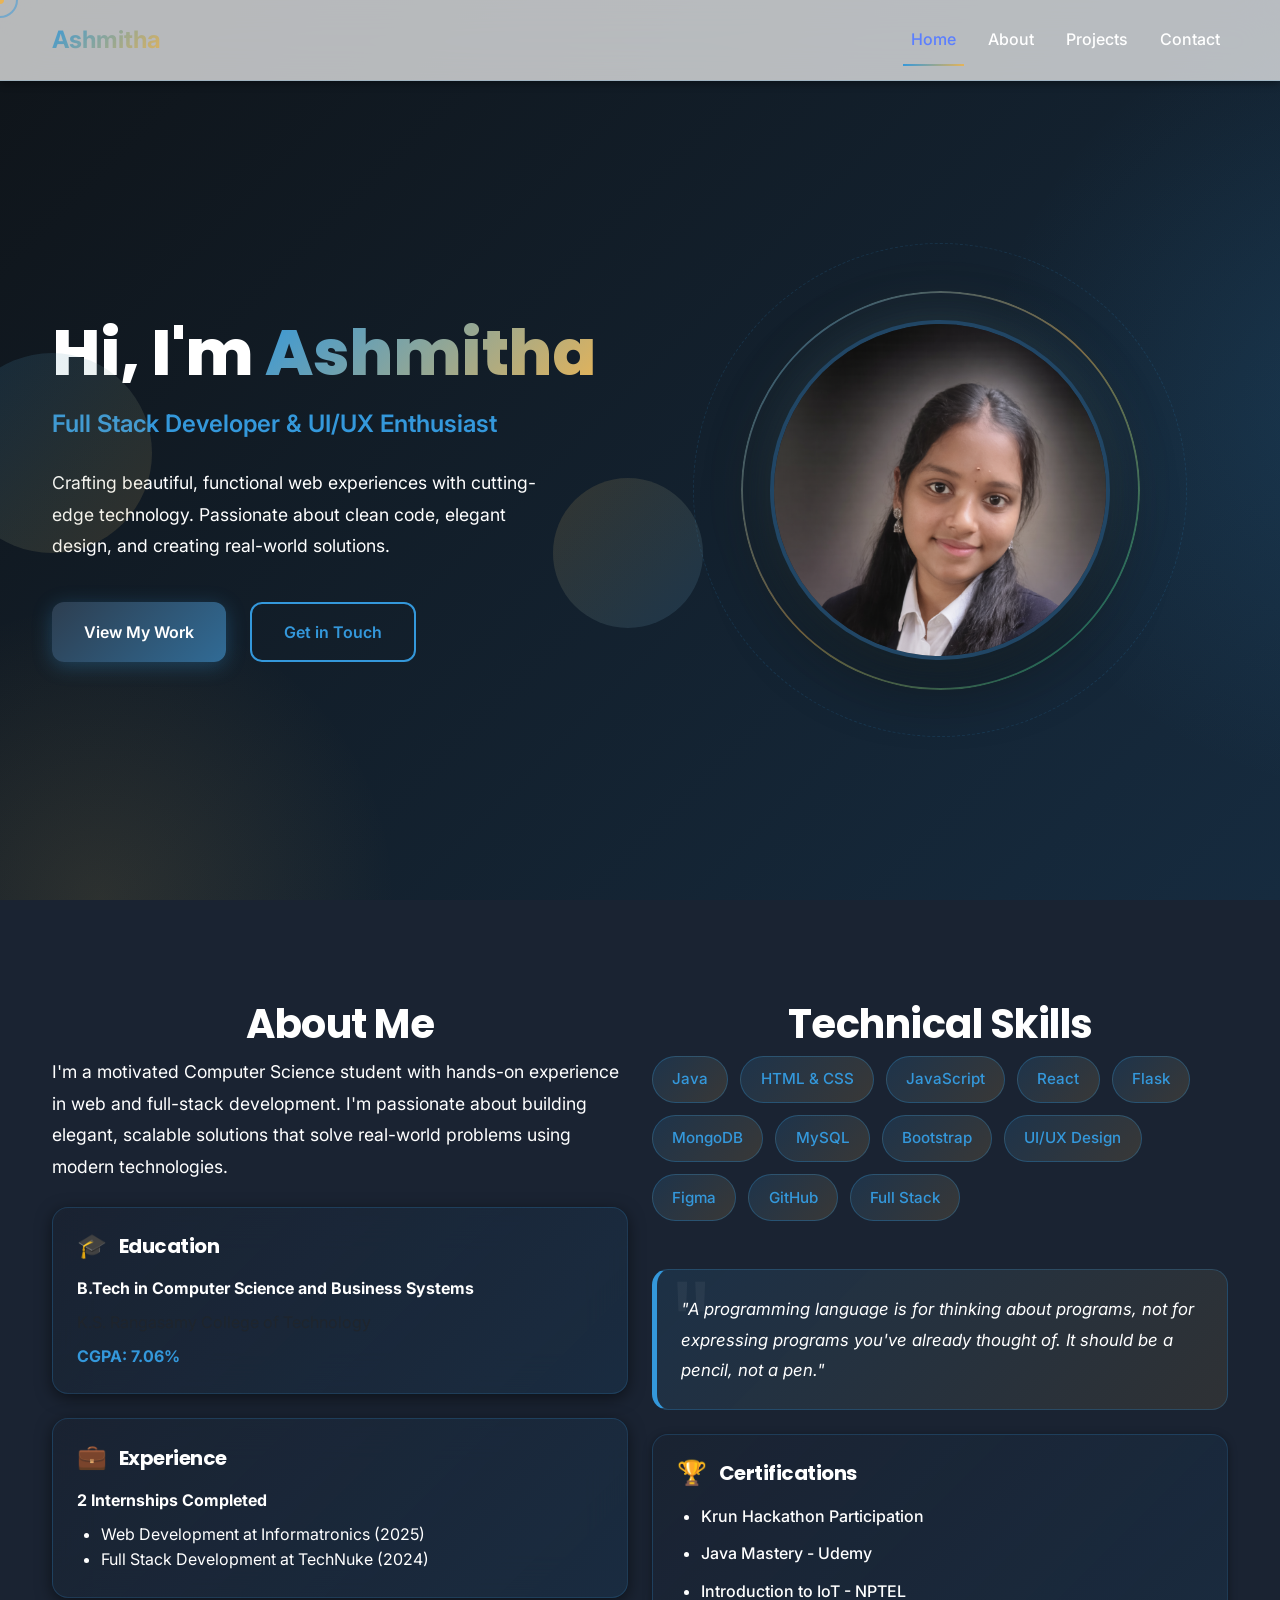
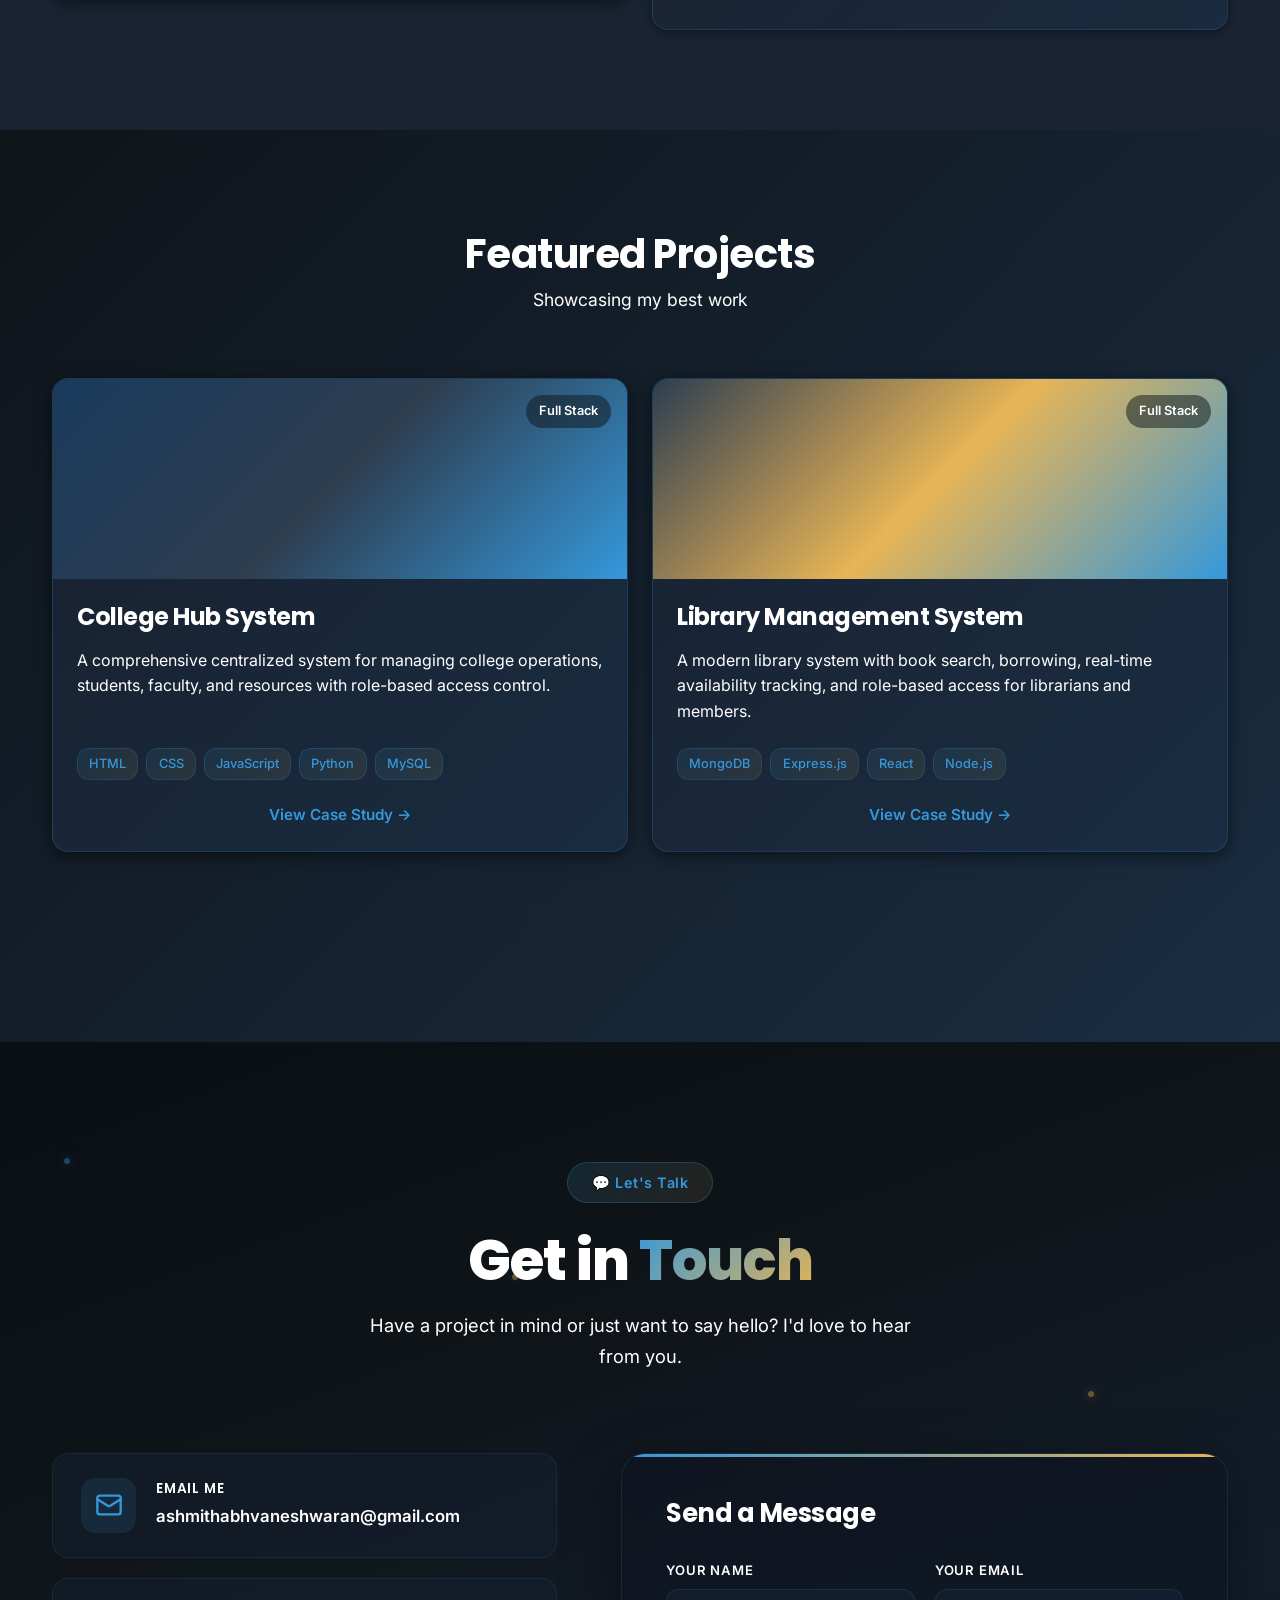
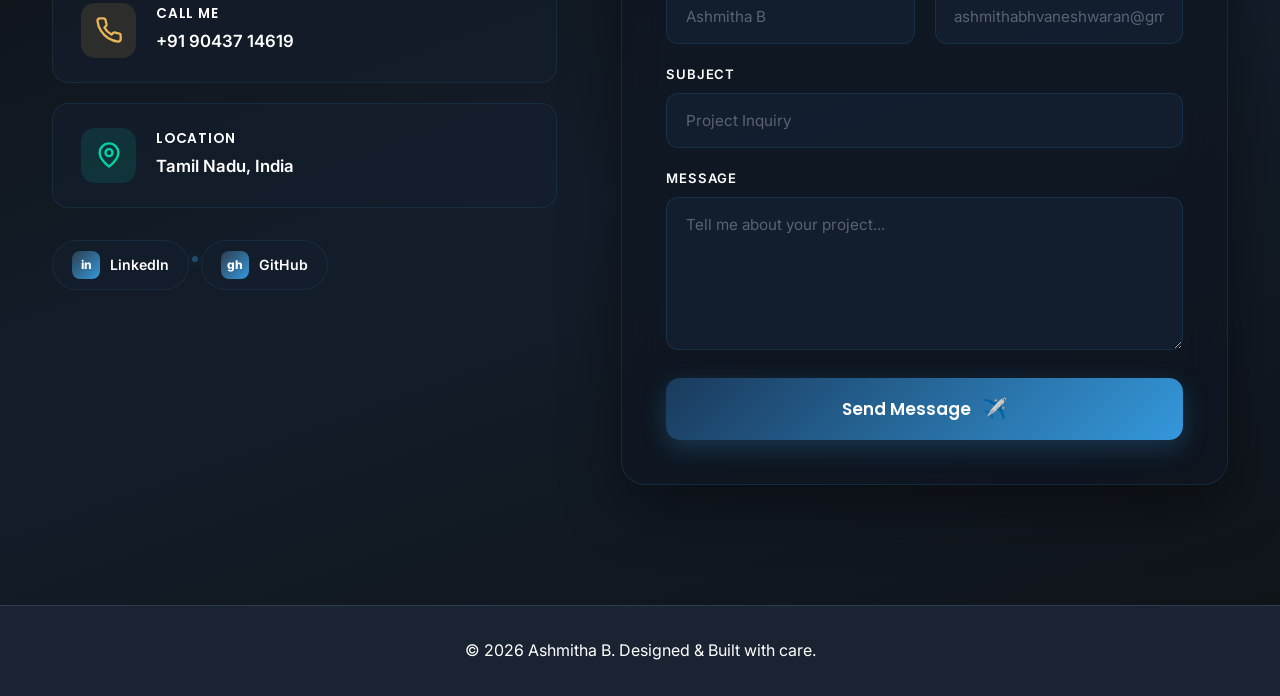
==== index.html @ f71c8192 "Initial portfolio commit" ====
<!DOCTYPE html>
<html lang="en">
<head>
    <meta charset="UTF-8">
    <meta name="viewport" content="width=device-width, initial-scale=1.0">
    <title>Ashmitha B - Full Stack Developer & Designer</title>
    
    <!-- Bootstrap CSS -->
    <link href="https://cdn.jsdelivr.net/npm/bootstrap@5.3.0/dist/css/bootstrap.min.css" rel="stylesheet">
    
    <!-- Google Fonts -->
    <link href="https://fonts.googleapis.com/css2?family=Bpmf+Zihi+Kai+Std&family=Inter:wght@300;400;500;600;700&family=Poppins:wght@600;700;800&display=swap" rel="stylesheet">
    
    <!-- Custom CSS -->
    <link rel="stylesheet" href="styles.css">
</head>
<body>
    <!-- Custom Cursor -->
    <div class="cursor-dot"></div>
    <div class="cursor-ring"></div>

    <!-- Navigation -->
    <nav class="navbar navbar-expand-lg navbar-dark fixed-top navbar-glass">
        <div class="container-xl">
            <a class="navbar-brand fw-bold" href="#home">Ashmitha</a>
            <button class="navbar-toggler" type="button" data-bs-toggle="collapse" data-bs-target="#navbarNav">
                <span class="navbar-toggler-icon"></span>
            </button>
            <div class="collapse navbar-collapse" id="navbarNav">
                <ul class="navbar-nav ms-auto gap-3">
                    <li class="nav-item"><a class="nav-link" href="#home">Home</a></li>
                    <li class="nav-item"><a class="nav-link" href="#about">About</a></li>
                    <li class="nav-item"><a class="nav-link" href="#projects">Projects</a></li>
                    <li class="nav-item"><a class="nav-link" href="#contact">Contact</a></li>
                </ul>
            </div>
        </div>
    </nav>

    <!-- Hero Section -->
    <section id="home" class="hero-section">
        <div class="container-xl h-100">
            <div class="row align-items-center justify-content-between h-100">
                <div class="col-lg-6">
                    <div class="hero-content">
                        <div class="floating-shape shape-1"></div>
                        <div class="floating-shape shape-2"></div>
                        
                        <h1 class="hero-title">
                            Hi, I'm <span class="gradient-text">Ashmitha</span>
                        </h1>
                        <p class="hero-subtitle">Full Stack Developer & UI/UX Enthusiast</p>
                        <p class="hero-description">
                            Crafting beautiful, functional web experiences with cutting-edge technology. 
                            Passionate about clean code, elegant design, and creating real-world solutions.
                        </p>
                        
                        <div class="hero-cta-buttons">
                            <button class="btn btn-primary btn-lg" onclick="document.getElementById('projects').scrollIntoView({behavior: 'smooth'})">
                                View My Work
                            </button>
                            <button class="btn btn-outline-primary btn-lg" onclick="document.getElementById('contact').scrollIntoView({behavior: 'smooth'})">
                                Get in Touch
                            </button>
                        </div>
                    </div>
                </div>
                <div class="col-lg-6 d-none d-lg-flex justify-content-center">
                    <div class="hero-visual">
                        <div class="hero-image-wrapper">
                            <div class="hero-image-glow"></div>
                            <div class="hero-image-ring"></div>
                            <img src="images/profile.png" alt="Ashmitha B" class="hero-profile-img">
                            <div class="hero-image-dots"></div>
                        </div>
                    </div>
                </div>
            </div>
        </div>
    </section>

    <!-- About Section -->
    <section id="about" class="about-section">
        <div class="container-xl">
            <div class="row">
                <div class="col-lg-6" data-aos="fade-up">
                    <h2 class="section-title">About Me</h2>
                    <p class="about-intro-text mb-4">
                        I'm a motivated Computer Science student with hands-on experience in web and full-stack development. 
                        I'm passionate about building elegant, scalable solutions that solve real-world problems using modern 
                        technologies.
                    </p>

                    <div class="glass-card p-4 mb-4">
                        <h4 class="mb-3">
                            <span class="card-icon">🎓</span> Education
                        </h4>
                        <p class="mb-2 fw-bold" style="color: var(--text-primary);">B.Tech in Computer Science and Business Systems</p>
                        <p class="mb-2 text-muted">K.S. Rangasamy College of Technology</p>
                        <p class="mb-0 fw-bold" style="color: var(--primary-color);">CGPA: 7.06%</p>
                    </div>

                    <div class="glass-card p-4">
                        <h4 class="mb-3">
                            <span class="card-icon">💼</span> Experience
                        </h4>
                        <p class="mb-2 fw-bold" style="color: var(--text-primary);">2 Internships Completed</p>
                        <ul class="mb-0" style="padding-left: 1.5rem; color: var(--text-secondary);">
                            <li>Web Development at Informatronics (2025)</li>
                            <li>Full Stack Development at TechNuke (2024)</li>
                        </ul>
                    </div>
                </div>

                <div class="col-lg-6" data-aos="fade-up" data-aos-delay="200">
                    <h2 class="section-title">Technical Skills</h2>
                    <div class="skills-container">
                        <span class="skill-badge-new">Java</span>
                        <span class="skill-badge-new">HTML & CSS</span>
                        <span class="skill-badge-new">JavaScript</span>
                        <span class="skill-badge-new">React</span>
                        <span class="skill-badge-new">Flask</span>
                        <span class="skill-badge-new">MongoDB</span>
                        <span class="skill-badge-new">MySQL</span>
                        <span class="skill-badge-new">Bootstrap</span>
                        <span class="skill-badge-new">UI/UX Design</span>
                        <span class="skill-badge-new">Figma</span>
                        <span class="skill-badge-new">GitHub</span>
                        <span class="skill-badge-new">Full Stack</span>
                    </div>

                    <div class="quote-card mt-5 p-4">
                        <p class="mb-0" style="font-style: italic; color: var(--text-secondary); font-size: 1.05rem; line-height: 1.8;">
                            "A programming language is for thinking about programs, not for expressing programs you've already thought of. It should be a pencil, not a pen."
                        </p>
                    </div>

                    <div class="certifications-card mt-4 p-4">
                        <h4 class="mb-3">
                            <span class="card-icon">🏆</span> Certifications
                        </h4>
                        <ul style="padding-left: 1.5rem; color: var(--text-secondary); margin: 0;">
                            <li>Krun Hackathon Participation</li>
                            <li>Java Mastery - Udemy</li>
                            <li>Introduction to IoT - NPTEL</li>
                        </ul>
                    </div>
                </div>
            </div>
        </div>
    </section>

    <!-- Projects Section -->
    <section id="projects" class="projects-section">
        <div class="container-xl">
            <h2 class="section-title">Featured Projects</h2>
            <p class="section-subtitle">Showcasing my best work</p>
            
            <div class="row g-4">
                <!-- Project 1 -->
                <div class="col-lg-6">
                    <div class="project-card">
                        <div class="project-image" style="background: linear-gradient(135deg, #1a3a5c 0%, #2D3E50 50%, #3498DB 100%);">
                            <div class="project-tag">Full Stack</div>
                        </div>
                        <div class="project-content">
                            <h3>College Hub System</h3>
                            <p class="project-description">
                                A comprehensive centralized system for managing college operations, students, faculty, 
                                and resources with role-based access control.
                            </p>
                            <div class="project-tech">
                                <span class="tech-badge">HTML</span>
                                <span class="tech-badge">CSS</span>
                                <span class="tech-badge">JavaScript</span>
                                <span class="tech-badge">Python</span>
                                <span class="tech-badge">MySQL</span>
                            </div>
                            <button class="btn btn-link btn-sm project-link" onclick="viewCaseStudy('college-hub')">
                                View Case Study →
                            </button>
                        </div>
                    </div>
                </div>

                <!-- Project 2 -->
                <div class="col-lg-6">
                    <div class="project-card">
                        <div class="project-image" style="background: linear-gradient(135deg, #2D3E50 0%, #E8B456 50%, #3498DB 100%);">
                            <div class="project-tag">Full Stack</div>
                        </div>
                        <div class="project-content">
                            <h3>Library Management System</h3>
                            <p class="project-description">
                                A modern library system with book search, borrowing, real-time availability tracking, 
                                and role-based access for librarians and members.
                            </p>
                            <div class="project-tech">
                                <span class="tech-badge">MongoDB</span>
                                <span class="tech-badge">Express.js</span>
                                <span class="tech-badge">React</span>
                                <span class="tech-badge">Node.js</span>
                            </div>
                            <button class="btn btn-link btn-sm project-link" onclick="viewCaseStudy('library-system')">
                                View Case Study →
                            </button>
                        </div>
                    </div>
                </div>
            </div>

            <div class="text-center mt-5">
                <p class="text-muted">More projects coming soon...</p>
            </div>
        </div>
    </section>

    <!-- Case Study Modal -->
    <div id="caseStudyModal" class="modal fade" tabindex="-1">
        <div class="modal-dialog modal-lg modal-dialog-scrollable">
            <div class="modal-content">
                <div class="modal-header border-0">
                    <h5 class="modal-title" id="caseStudyTitle">Case Study</h5>
                    <button type="button" class="btn-close" data-bs-dismiss="modal"></button>
                </div>
                <div class="modal-body" id="caseStudyContent">
                    <!-- Content will be populated by JS -->
                </div>
            </div>
        </div>
    </div>

    <!-- Contact Section -->
    <section id="contact" class="contact-section-v2">
        <!-- Animated background particles -->
        <div class="contact-particles">
            <span></span><span></span><span></span><span></span><span></span><span></span>
        </div>

        <div class="container-xl">
            <div class="contact-v2-header">
                <span class="contact-badge">💬 Let's Talk</span>
                <h2 class="contact-v2-title">Get in <span class="gradient-text">Touch</span></h2>
                <p class="contact-v2-subtitle">Have a project in mind or just want to say hello? I'd love to hear from you.</p>
            </div>

            <div class="contact-v2-grid">
                <!-- Left: Contact Cards -->
                <div class="contact-v2-left">
                    <div class="contact-card-v2 card-email">
                        <div class="card-v2-icon"><svg xmlns="http://www.w3.org/2000/svg" width="28" height="28" viewBox="0 0 24 24" fill="none" stroke="currentColor" stroke-width="2" stroke-linecap="round" stroke-linejoin="round"><rect width="20" height="16" x="2" y="4" rx="2"/><path d="m22 7-8.97 5.7a1.94 1.94 0 0 1-2.06 0L2 7"/></svg></div>
                        <div class="card-v2-content">
                            <h4>Email Me</h4>
                            <a href="mailto:ashmithabhvaneshwaran@gmail.com">ashmithabhvaneshwaran@gmail.com</a>
                        </div>
                        <div class="card-v2-arrow">→</div>
                    </div>

                    <div class="contact-card-v2 card-phone">
                        <div class="card-v2-icon"><svg xmlns="http://www.w3.org/2000/svg" width="28" height="28" viewBox="0 0 24 24" fill="none" stroke="currentColor" stroke-width="2" stroke-linecap="round" stroke-linejoin="round"><path d="M22 16.92v3a2 2 0 0 1-2.18 2 19.79 19.79 0 0 1-8.63-3.07 19.5 19.5 0 0 1-6-6 19.79 19.79 0 0 1-3.07-8.67A2 2 0 0 1 4.11 2h3a2 2 0 0 1 2 1.72 12.84 12.84 0 0 0 .7 2.81 2 2 0 0 1-.45 2.11L8.09 9.91a16 16 0 0 0 6 6l1.27-1.27a2 2 0 0 1 2.11-.45 12.84 12.84 0 0 0 2.81.7A2 2 0 0 1 22 16.92z"/></svg></div>
                        <div class="card-v2-content">
                            <h4>Call Me</h4>
                            <a href="tel:9043714619">+91 90437 14619</a>
                        </div>
                        <div class="card-v2-arrow">→</div>
                    </div>

                    <div class="contact-card-v2 card-location">
                        <div class="card-v2-icon"><svg xmlns="http://www.w3.org/2000/svg" width="28" height="28" viewBox="0 0 24 24" fill="none" stroke="currentColor" stroke-width="2" stroke-linecap="round" stroke-linejoin="round"><path d="M20 10c0 6-8 12-8 12s-8-6-8-12a8 8 0 0 1 16 0Z"/><circle cx="12" cy="10" r="3"/></svg></div>
                        <div class="card-v2-content">
                            <h4>Location</h4>
                            <p>Tamil Nadu, India</p>
                        </div>
                        <div class="card-v2-arrow">→</div>
                    </div>

                    <!-- Social Row -->
                    <div class="contact-socials-v2">
                        <a href="https://www.linkedin.com/in/ashmitha-bhuvaneshwaran-9b36a5293/" target="_blank" class="social-pill" title="LinkedIn">
                            <span class="social-pill-icon">in</span>
                            <span>LinkedIn</span>
                        </a>
                        <a href="https://github.com/Ashmithabhuvaneshwaran" target="_blank" class="social-pill" title="GitHub">
                            <span class="social-pill-icon">gh</span>
                            <span>GitHub</span>
                        </a>

                    </div>
                </div>

                <!-- Right: Form -->
                <div class="contact-v2-right">
                    <div class="contact-form-card">
                        <h3 class="form-card-title">Send a Message</h3>
                        <form id="contactForm" class="contact-form-v2">
                            <div class="form-row-v2">
                                <div class="form-group-v2">
                                    <label>Your Name</label>
                                    <input type="text" placeholder="Ashmitha B" required>
                                </div>
                                <div class="form-group-v2">
                                    <label>Your Email</label>
                                    <input type="email" placeholder="ashmithabhvaneshwaran@gmail.com" required>
                                </div>
                            </div>
                            <div class="form-group-v2">
                                <label>Subject</label>
                                <input type="text" placeholder="Project Inquiry" required>
                            </div>
                            <div class="form-group-v2">
                                <label>Message</label>
                                <textarea rows="5" placeholder="Tell me about your project..." required></textarea>
                            </div>
                            <button type="submit" class="btn-send-v2">
                                <span>Send Message</span>
                                <span class="btn-send-icon">✈️</span>
                            </button>
                        </form>
                    </div>
                </div>
            </div>
        </div>
    </section>

    <!-- Footer -->
    <footer class="footer">
        <div class="container-xl">
            <p class="text-center">
                © 2026 Ashmitha B. Designed & Built with care.
            </p>
        </div>
    </footer>

    <!-- Bootstrap JS -->
    <script src="https://cdn.jsdelivr.net/npm/bootstrap@5.3.0/dist/js/bootstrap.bundle.min.js"></script>
    
    <!-- Custom JS -->
    <script src="script.js"></script>
</body>
</html>
---- styles.css ----
/* ==========================================
   VARIABLES & DESIGN TOKENS
   ========================================== */

:root {
    /* Colors - Professional Dark Palette */
    --primary-color: #3498DB;
    --primary-light: #1A2332;
    --secondary-color: #E8B456;
    --accent-color: #00D4AA;
    --tertiary-color: #5DADE2;
    --success-color: #00D4AA;
    --warning-color: #FFB347;
    
    --background: #0F1419;
    --surface: #1A2332;
    --text-primary: #FFFFFF;
    --text-secondary: #FFFFFF;
    --divider: #2D3E50;
    
    --shadow-sm: 0 2px 8px rgba(0, 0, 0, 0.4);
    --shadow-md: 0 4px 16px rgba(0, 0, 0, 0.5);
    --shadow-lg: 0 12px 32px rgba(0, 0, 0, 0.6);
    --shadow-xl: 0 20px 48px rgba(0, 0, 0, 0.7);
    --shadow-glow: 0 0 20px rgba(52, 152, 219, 0.4);

    /* Transitions */
    --transition: 300ms cubic-bezier(0.4, 0, 0.2, 1);
    --transition-fast: 150ms cubic-bezier(0.4, 0, 0.2, 1);
    --transition-slow: 500ms cubic-bezier(0.4, 0, 0.2, 1);

    /* Spacing */
    --spacing-xs: 4px;
    --spacing-sm: 8px;
    --spacing-md: 16px;
    --spacing-lg: 24px;
    --spacing-xl: 32px;
    --spacing-2xl: 48px;
    --spacing-3xl: 64px;

    /* Border Radius */
    --radius-sm: 8px;
    --radius-md: 12px;
    --radius-lg: 16px;
    --radius-xl: 24px;
    --radius-full: 9999px;
}

/* ==========================================
   GLOBAL STYLES
   ========================================== */

* {
    margin: 0;
    padding: 0;
    box-sizing: border-box;
    cursor: none;
}

html {
    scroll-behavior: smooth;
}

body {
    font-family: 'Inter', -apple-system, BlinkMacSystemFont, 'Segoe UI', sans-serif;
    background: var(--background);
    color: var(--text-primary);
    line-height: 1.6;
    overflow-x: hidden;
}

/* Custom Cursor */
.cursor-dot {
    width: 8px;
    height: 8px;
    background: #E8B456;
    border-radius: 50%;
    position: fixed;
    top: 0;
    left: 0;
    pointer-events: none;
    z-index: 99999;
    transition: transform 0.05s ease, background 0.1s ease;
    transform: translate(-50%, -50%);
    will-change: transform, left, top;
}

.cursor-ring {
    width: 36px;
    height: 36px;
    border: 2px solid rgba(52, 152, 219, 0.5);
    border-radius: 50%;
    position: fixed;
    top: 0;
    left: 0;
    pointer-events: none;
    z-index: 99998;
    transition: width 0.1s ease, height 0.1s ease, border-color 0.1s ease, background 0.1s ease;
    transform: translate(-50%, -50%);
    will-change: transform, left, top;
}

.cursor-dot.cursor-hover {
    transform: translate(-50%, -50%) scale(2.5);
    background: #3498DB;
    mix-blend-mode: normal;
}

.cursor-ring.cursor-hover {
    width: 55px;
    height: 55px;
    border-color: rgba(232, 180, 86, 0.6);
    background: rgba(52, 152, 219, 0.08);
}

.cursor-dot.cursor-click {
    transform: translate(-50%, -50%) scale(0.5);
}

.cursor-ring.cursor-click {
    width: 25px;
    height: 25px;
    border-color: #E8B456;
}

/* Hide custom cursor on touch devices */
@media (hover: none), (pointer: coarse) {
    .cursor-dot, .cursor-ring { display: none; }
    * { cursor: auto; }
    a, button, .btn, input, textarea, select { cursor: pointer; }
}

/* ==========================================
   TYPOGRAPHY
   ========================================== */

h1, h2, h3, h4, h5, h6 {
    font-family: 'Poppins', 'Inter', sans-serif;
    font-weight: 700;
    line-height: 1.2;
    letter-spacing: -0.5px;
}

h1 {
    font-size: 3.5rem;
    font-weight: 800;
}

h2 {
    font-size: 2.5rem;
    font-weight: 700;
}

h3 {
    font-size: 1.75rem;
    font-weight: 700;
}

h4 {
    font-size: 1.25rem;
    font-weight: 700;
}

p {
    font-size: 1rem;
    color: var(--text-secondary);
    font-weight: 400;
}

.gradient-text {
    background: linear-gradient(135deg, #3498DB 0%, #E8B456 100%);
    -webkit-background-clip: text;
    -webkit-text-fill-color: transparent;
    background-clip: text;
}

/* ==========================================
   BUTTONS
   ========================================== */

.btn {
    font-weight: 600;
    font-size: 1rem;
    border-radius: var(--radius-md);
    padding: 0.75rem 1.75rem;
    transition: all var(--transition);
    border: none;
    cursor: pointer;
    text-decoration: none;
    display: inline-block;
    position: relative;
    overflow: hidden;
}

.btn::before {
    content: '';
    position: absolute;
    top: 50%;
    left: 50%;
    width: 0;
    height: 0;
    border-radius: 50%;
    background: rgba(255, 255, 255, 0.3);
    transform: translate(-50%, -50%);
    transition: width 0.6s, height 0.6s;
    z-index: 0;
}

.btn:hover::before {
    width: 400px;
    height: 400px;
}

.btn-primary {
    background: linear-gradient(135deg, #2D3E50 0%, #3498DB 100%);
    background-size: 200% 200%;
    color: white;
    box-shadow: 0 4px 20px rgba(52, 152, 219, 0.3);
    animation: gradient-shift 4s ease infinite;
}

.btn-primary:hover {
    transform: translateY(-3px);
    box-shadow: 0 12px 35px rgba(52, 152, 219, 0.5);
    animation: pulse-glow 1s ease-in-out;
    color: white;
}

.btn-primary:active {
    transform: translateY(0);
}

.btn-outline-primary {
    border: 2px solid var(--primary-color);
    color: var(--primary-color);
    background: transparent;
    transition: all var(--transition);
}

.btn-outline-primary:hover {
    background: linear-gradient(135deg, rgba(52, 152, 219, 0.1) 0%, rgba(232, 180, 86, 0.1) 100%);
    color: var(--primary-color);
    transform: translateY(-2px);
    box-shadow: 0 8px 20px rgba(52, 152, 219, 0.2);
}

.btn-link {
    color: var(--primary-color);
    text-decoration: none;
    font-weight: 600;
}

.btn-link:hover {
    color: var(--secondary-color);
}

/* ==========================================
   NAVIGATION
   ========================================== */

.navbar-glass {
    background: rgba(15, 20, 25, 0.85);
    backdrop-filter: blur(20px);
    -webkit-backdrop-filter: blur(20px);
    border-bottom: 1px solid rgba(52, 152, 219, 0.15);
    box-shadow: var(--shadow-sm);
    padding: 1rem 0;
    transition: all var(--transition);
}

.navbar-brand {
    font-size: 1.5rem;
    color: var(--text-primary) !important;
    background: linear-gradient(135deg, #3498DB 0%, #E8B456 100%);
    -webkit-background-clip: text;
    -webkit-text-fill-color: transparent;
    background-clip: text;
}

.nav-link {
    font-weight: 500;
    color: var(--text-secondary) !important;
    transition: all var(--transition-fast);
    position: relative;
}

.nav-link:hover {
    color: var(--primary-color) !important;
}

.nav-link::after {
    content: '';
    position: absolute;
    bottom: -5px;
    left: 0;
    width: 0;
    height: 2px;
    background: linear-gradient(135deg, #3498DB 0%, #E8B456 100%);
    transition: width var(--transition-fast);
}

.nav-link:hover::after {
    width: 100%;
}

.nav-link.active {
    color: var(--primary-color) !important;
}

.nav-link.active::after {
    width: 100%;
}

/* ==========================================
   HERO SECTION
   ========================================== */

.hero-section {
    min-height: 100vh;
    display: flex;
    align-items: center;
    padding-top: 80px;
    background: linear-gradient(135deg, #0F1419 0%, #162B3F 50%, #1A2D42 100%);
    background-size: 200% 200%;
    animation: gradient-shift 8s ease infinite;
    position: relative;
    overflow: hidden;
}

.hero-section::before {
    content: '';
    position: absolute;
    top: 0;
    right: -500px;
    width: 800px;
    height: 800px;
    background: radial-gradient(circle, rgba(52, 152, 219, 0.15) 0%, transparent 70%);
    border-radius: 50%;
    animation: float 20s ease-in-out infinite;
}

.hero-section::after {
    content: '';
    position: absolute;
    bottom: -300px;
    left: -200px;
    width: 600px;
    height: 600px;
    background: radial-gradient(circle, rgba(232, 180, 86, 0.12) 0%, transparent 70%);
    border-radius: 50%;
    animation: float 25s ease-in-out infinite reverse;
}

.hero-content {
    position: relative;
    z-index: 2;
}

.hero-title {
    font-size: 4rem;
    font-weight: 800;
    margin-bottom: 1rem;
    color: var(--text-primary);
    line-height: 1.1;
    animation: slideInLeft 0.8s ease-out;
}

.hero-subtitle {
    font-size: 1.5rem;
    color: var(--primary-color);
    font-weight: 600;
    margin-bottom: 1.5rem;
    animation: slideInLeft 0.8s ease-out 0.2s backwards;
}

.hero-description {
    font-size: 1.1rem;
    color: var(--text-secondary);
    max-width: 500px;
    margin-bottom: 2.5rem;
    line-height: 1.8;
    animation: slideInLeft 0.8s ease-out 0.4s backwards;
}

.hero-cta-buttons {
    display: flex;
    gap: 1.5rem;
    flex-wrap: wrap;
    animation: slideInLeft 0.8s ease-out 0.6s backwards;
}

.hero-cta-buttons .btn {
    padding: 1rem 2rem;
    font-size: 1rem;
}

@media (max-width: 768px) {
    .hero-title {
        font-size: 2.5rem;
    }

    .hero-subtitle {
        font-size: 1.25rem;
    }

    .hero-cta-buttons {
        flex-direction: column;
        gap: 1rem;
    }

    .hero-cta-buttons .btn {
        text-align: center;
    }
}

/* Floating Shapes */
.floating-shape {
    position: absolute;
    border-radius: 50%;
    opacity: 0.15;
    animation: float 20s ease-in-out infinite;
}

.shape-1 {
    width: 200px;
    height: 200px;
    background: linear-gradient(135deg, var(--primary-color), var(--secondary-color));
    top: 10%;
    left: -100px;
    animation-delay: 0s;
}

.shape-2 {
    width: 150px;
    height: 150px;
    background: linear-gradient(135deg, var(--secondary-color), var(--tertiary-color));
    bottom: 10%;
    right: -75px;
    animation-delay: 5s;
}

/* Hero Visual */
.hero-visual {
    position: relative;
    height: 500px;
    display: flex;
    align-items: center;
    justify-content: center;
    animation: slideInRight 0.8s ease-out 0.2s backwards;
}

/* Hero Profile Image */
.hero-image-wrapper {
    position: relative;
    width: 380px;
    height: 380px;
    display: flex;
    align-items: center;
    justify-content: center;
}

.hero-image-glow {
    position: absolute;
    width: 100%;
    height: 100%;
    border-radius: 50%;
    background: radial-gradient(circle, rgba(52, 152, 219, 0.3) 0%, rgba(232, 180, 86, 0.15) 50%, transparent 70%);
    animation: pulse-glow 4s ease-in-out infinite;
    filter: blur(30px);
}

.hero-image-ring {
    position: absolute;
    width: 105%;
    height: 105%;
    border-radius: 50%;
    border: 2px solid transparent;
    background: linear-gradient(135deg, rgba(52, 152, 219, 0.5), rgba(232, 180, 86, 0.5), rgba(0, 212, 170, 0.5)) border-box;
    -webkit-mask: linear-gradient(#fff 0 0) padding-box, linear-gradient(#fff 0 0);
    -webkit-mask-composite: xor;
    mask-composite: exclude;
    animation: spin-slow 8s linear infinite;
}

.hero-profile-img {
    width: 340px;
    height: 340px;
    border-radius: 50%;
    /* object-fit: contain; */
    object-fit:cover;
    object-position: top;
    position: relative;
    z-index: 2;
    border: 4px solid rgba(52, 152, 219, 0.3);
    box-shadow: 0 20px 60px rgba(0, 0, 0, 0.5), 0 0 40px rgba(52, 152, 219, 0.15);
    transition: all 0.5s ease;
    animation: fadeInUp 1s ease-out 0.5s backwards;
    background: var(--surface);
}

.hero-profile-img:hover {
    transform: scale(1.05);
    border-color: var(--secondary-color);
    box-shadow: 0 25px 70px rgba(0, 0, 0, 0.6), 0 0 60px rgba(52, 152, 219, 0.25);
}

.hero-image-dots {
    position: absolute;
    width: 130%;
    height: 130%;
    border-radius: 50%;
    border: 1px dashed rgba(52, 152, 219, 0.15);
    animation: spin-reverse 20s linear infinite;
}

@keyframes spin-slow {
    from { transform: rotate(0deg); }
    to { transform: rotate(360deg); }
}

@keyframes spin-reverse {
    from { transform: rotate(360deg); }
    to { transform: rotate(0deg); }
}

.floating-card {
    position: absolute;
    width: 120px;
    height: 120px;
    background: rgba(26, 35, 50, 0.8);
    border-radius: var(--radius-lg);
    display: flex;
    align-items: center;
    justify-content: center;
    box-shadow: 0 10px 30px rgba(0, 0, 0, 0.4);
    backdrop-filter: blur(10px);
    animation: float-card 6s ease-in-out infinite;
    border: 1px solid rgba(52, 152, 219, 0.3);
    transition: all var(--transition);
}

.floating-card:hover {
    box-shadow: 0 20px 50px rgba(52, 152, 219, 0.35);
    border-color: var(--primary-color);
    transform: scale(1.08);
}

.card-icon {
    font-size: 3rem;
    transition: transform var(--transition);
}

.floating-card:hover .card-icon {
    transform: scale(1.2) rotate(10deg);
}

.floating-card:nth-child(1) {
    top: 10%;
    left: 0%;
    animation-delay: 0s;
    background: linear-gradient(135deg, rgba(52, 152, 219, 0.1), rgba(232, 180, 86, 0.05));
}

.floating-card.card-2 {
    top: 50%;
    right: 5%;
    animation-delay: 2s;
    background: linear-gradient(135deg, rgba(232, 180, 86, 0.1), rgba(52, 152, 219, 0.05));
}

.floating-card.card-3 {
    bottom: 10%;
    left: 15%;
    animation-delay: 4s;
    background: linear-gradient(135deg, rgba(52, 152, 219, 0.1), rgba(232, 180, 86, 0.05));
}

/* About Section */
.about-section {
    padding: 100px 0;
    background: var(--surface);
}

.section-title {
    text-align: center;
    margin-bottom: 0.5rem;
    color: var(--text-primary);
}

.section-subtitle {
    text-align: center;
    color: var(--text-secondary);
    font-size: 1.1rem;
    margin-bottom: 4rem;
}

.about-intro-text {
    font-size: 1.1rem;
    color: var(--text-secondary);
    line-height: 1.8;
}

/* Glass Card */
.glass-card {
    background: linear-gradient(135deg, rgba(26, 35, 50, 0.8) 0%, rgba(26, 45, 66, 0.9) 100%);
    border-radius: var(--radius-lg);
    backdrop-filter: blur(20px);
    -webkit-backdrop-filter: blur(20px);
    border: 1px solid rgba(52, 152, 219, 0.2);
    box-shadow: var(--shadow-md);
    transition: all var(--transition);
    position: relative;
    overflow: hidden;
    animation: slideInLeft 0.6s ease-out backwards;
}

.glass-card:nth-child(1) {
    animation-delay: 0.2s;
}

.glass-card:nth-child(2) {
    animation-delay: 0.4s;
}

.glass-card::after {
    content: '';
    position: absolute;
    top: -50%;
    right: -50%;
    width: 200%;
    height: 200%;
    background: radial-gradient(circle, rgba(52, 152, 219, 0.1) 0%, transparent 70%);
    opacity: 0;
    transition: opacity var(--transition);
    pointer-events: none;
}

.glass-card:hover::after {
    opacity: 1;
}

.glass-card:hover {
    transform: translateY(-6px);
    box-shadow: 0 16px 40px rgba(52, 152, 219, 0.2);
    border-color: rgba(52, 152, 219, 0.4);
}

.glass-card h4 {
    color: var(--text-primary);
    font-weight: 700;
    display: flex;
    align-items: center;
    gap: 0.75rem;
}

.card-icon {
    font-size: 1.5rem;
}

/* Skills Container */
.skills-container {
    display: flex;
    flex-wrap: wrap;
    gap: 0.75rem;
    margin-bottom: 2rem;
}

.skill-badge-new {
    background: linear-gradient(135deg, rgba(52, 152, 219, 0.15) 0%, rgba(232, 180, 86, 0.15) 100%);
    color: var(--primary-color);
    padding: 0.65rem 1.2rem;
    border-radius: var(--radius-full);
    font-weight: 500;
    font-size: 0.95rem;
    border: 1.5px solid rgba(52, 152, 219, 0.3);
    transition: all var(--transition-fast);
    display: inline-block;
    cursor: default;
    position: relative;
    overflow: hidden;
    animation: scale-in 0.5s ease-out backwards;
}

.skill-badge-new:nth-child(1) { animation-delay: 0s; }
.skill-badge-new:nth-child(2) { animation-delay: 0.1s; }
.skill-badge-new:nth-child(3) { animation-delay: 0.2s; }
.skill-badge-new:nth-child(4) { animation-delay: 0.3s; }
.skill-badge-new:nth-child(5) { animation-delay: 0.4s; }
.skill-badge-new:nth-child(6) { animation-delay: 0.5s; }
.skill-badge-new:nth-child(7) { animation-delay: 0.6s; }
.skill-badge-new:nth-child(8) { animation-delay: 0.7s; }
.skill-badge-new:nth-child(9) { animation-delay: 0.8s; }
.skill-badge-new:nth-child(10) { animation-delay: 0.9s; }
.skill-badge-new:nth-child(11) { animation-delay: 1s; }
.skill-badge-new:nth-child(12) { animation-delay: 1.1s; }

.skill-badge-new::before {
    content: '';
    position: absolute;
    top: 0;
    left: -100%;
    width: 100%;
    height: 100%;
    background: linear-gradient(90deg, transparent, rgba(52, 152, 219, 0.2), transparent);
    animation: shimmer 2s infinite;
}

.skill-badge-new:hover {
    background: linear-gradient(135deg, rgba(52, 152, 219, 0.35) 0%, rgba(232, 180, 86, 0.35) 100%);
    border-color: var(--primary-color);
    transform: translateY(-4px) scale(1.05);
    box-shadow: 0 8px 20px rgba(52, 152, 219, 0.3);
}

/* Quote Card */
.quote-card {
    background: linear-gradient(135deg, rgba(52, 152, 219, 0.12) 0%, rgba(232, 180, 86, 0.1) 100%);
    border-radius: var(--radius-lg);
    border-left: 5px solid var(--primary-color);
    border: 1px solid rgba(52, 152, 219, 0.25);
    border-left: 5px solid var(--primary-color);
    animation: slideInRight 0.6s ease-out;
    transition: all var(--transition);
    position: relative;
    overflow: hidden;
}

.quote-card::before {
    content: '"';
    position: absolute;
    top: -40px;
    left: 10px;
    font-size: 120px;
    opacity: 0.05;
    pointer-events: none;
}

.quote-card:hover {
    box-shadow: 0 8px 25px rgba(52, 152, 219, 0.15);
    border-color: rgba(52, 152, 219, 0.3);
    transform: translateY(-4px);
}

.quote-card p {
    color: var(--text-secondary);
}

/* Certifications Card */
.certifications-card {
    background: linear-gradient(135deg, rgba(26, 35, 50, 0.7) 0%, rgba(26, 45, 66, 0.8) 100%);
    border-radius: var(--radius-lg);
    border: 1px solid rgba(52, 152, 219, 0.2);
    box-shadow: var(--shadow-sm);
    animation: slideInRight 0.6s ease-out 0.2s backwards;
    transition: all var(--transition);
    position: relative;
}

.certifications-card::before {
    content: '';
    position: absolute;
    top: -50%;
    right: -50%;
    width: 150%;
    height: 150%;
    background: radial-gradient(circle, rgba(52, 152, 219, 0.1) 0%, transparent 70%);
    opacity: 0;
    transition: opacity var(--transition);
    pointer-events: none;
}

.certifications-card:hover::before {
    opacity: 1;
}

.certifications-card:hover {
    box-shadow: 0 12px 30px rgba(52, 152, 219, 0.15);
    transform: translateY(-4px);
    border-color: rgba(52, 152, 219, 0.25);
}

.certifications-card h4 {
    color: var(--text-primary);
    font-weight: 700;
    display: flex;
    align-items: center;
    gap: 0.75rem;
}

.certifications-card ul li {
    margin-bottom: 0.75rem;
    font-weight: 500;
}

.certifications-card ul li:last-child {
    margin-bottom: 0;
}

/* Profile Card */
.profile-card {
    background: var(--surface);
    border-radius: var(--radius-xl);
    padding: var(--spacing-lg);
    box-shadow: var(--shadow-md);
    backdrop-filter: blur(10px);
    transition: all var(--transition);
    border: 1px solid rgba(52, 152, 219, 0.2);
}

.profile-card:hover {
    transform: translateY(-8px);
    box-shadow: var(--shadow-lg);
}

.profile-image {
    width: 180px;
    height: 180px;
    margin: 0 auto;
    border-radius: 50%;
    background: linear-gradient(135deg, #2D3E50 0%, #3498DB 100%);
    padding: 4px;
    box-shadow: var(--shadow-lg);
}

.image-placeholder {
    width: 100%;
    height: 100%;
    background: linear-gradient(135deg, #2D3E50 0%, #3498DB 100%);
    border-radius: 50%;
    display: flex;
    align-items: center;
    justify-content: center;
    color: white;
    font-size: 3rem;
    font-weight: 800;
}

.profile-card h3 {
    color: var(--text-primary);
    margin-bottom: 0.5rem;
}

/* Profile Stats */
.profile-stats {
    display: flex;
    justify-content: space-around;
    align-items: center;
    padding: 1.5rem 0;
    border-top: 1px solid var(--divider);
    border-bottom: 1px solid var(--divider);
}

.stat-item {
    text-align: center;
}

.stat-number {
    font-size: 1.75rem;
    font-weight: 700;
    color: var(--primary-color);
    display: block;
}

.stat-label {
    font-size: 0.85rem;
    color: var(--text-secondary);
    font-weight: 500;
    display: block;
    margin-top: 0.25rem;
}

/* Profile Highlights */
.profile-highlights {
    text-align: center;
}

.highlight-text {
    font-size: 0.95rem;
    color: var(--text-secondary);
    line-height: 1.8;
    margin: 0;
}

/* Experience Journey */
.experience-journey {
    padding: 1.5rem 0;
    border-top: 1px solid var(--divider);
    border-bottom: 1px solid var(--divider);
}

.experience-journey h4 {
    color: var(--text-primary);
    margin-bottom: 1.5rem;
}

.journey-item {
    display: flex;
    gap: 1.5rem;
    margin-bottom: 1.5rem;
    padding-bottom: 1.5rem;
    border-left: 3px solid var(--primary-color);
    padding-left: 1.5rem;
}

.journey-item:last-child {
    margin-bottom: 0;
    padding-bottom: 0;
}

.journey-year {
    font-weight: 700;
    color: var(--primary-color);
    font-size: 0.95rem;
    min-width: 50px;
    flex-shrink: 0;
}

.journey-content strong {
    color: var(--text-primary);
    display: block;
    margin-bottom: 0.25rem;
}

.journey-content p {
    margin: 0;
    font-size: 0.9rem;
}

/* What I Love */
.what-i-love {
    padding: 1.5rem;
    background: linear-gradient(135deg, rgba(52, 152, 219, 0.08) 0%, rgba(232, 180, 86, 0.06) 100%);
    border-radius: var(--radius-md);
    border: 1px solid rgba(52, 152, 219, 0.2);
}

.what-i-love h4 {
    color: var(--text-primary);
    margin-bottom: 1rem;
}

.love-items {
    display: flex;
    flex-direction: column;
    gap: 0.75rem;
}

.love-item {
    display: flex;
    align-items: center;
    gap: 0.75rem;
    color: var(--text-secondary);
    font-weight: 500;
}

.love-icon {
    font-size: 1.25rem;
}

/* About Content */
.about-content {
    padding: var(--spacing-lg);
}

.about-title {
    color: var(--text-primary);
    margin-bottom: 1.5rem;
}

.about-text {
    font-size: 1rem;
    color: var(--text-secondary);
    margin-bottom: 1.5rem;
    line-height: 1.8;
}

/* Skills Section */
.skills-section {
    margin-top: 2rem;
    padding-top: 2rem;
    border-top: 1px solid var(--divider);
}

.skills-section h4 {
    color: var(--text-primary);
    margin-bottom: 1.5rem;
}

.skills-grid {
    display: flex;
    flex-wrap: wrap;
    gap: 1rem;
}

.skill-pill {
    background: linear-gradient(135deg, rgba(52, 152, 219, 0.1) 0%, rgba(232, 180, 86, 0.1) 100%);
    color: var(--primary-color);
    padding: 0.5rem 1rem;
    border-radius: var(--radius-full);
    font-weight: 500;
    font-size: 0.9rem;
    border: 1px solid rgba(52, 152, 219, 0.2);
    transition: all var(--transition-fast);
    display: inline-block;
}

.skill-pill:hover {
    background: linear-gradient(135deg, rgba(52, 152, 219, 0.2) 0%, rgba(232, 180, 86, 0.2) 100%);
    border-color: var(--primary-color);
    transform: translateY(-2px);
}

/* ==========================================
   PROJECTS SECTION
   ========================================== */

.projects-section {
    padding: 100px 0;
    background: linear-gradient(135deg, #0F1419 0%, #1A2D42 50%, #162B3F 100%);
    background-size: 200% 200%;
    animation: gradient-shift 10s ease infinite;
}

/* Project Card */
.project-card {
    background: linear-gradient(135deg, rgba(26, 35, 50, 0.8) 0%, rgba(26, 45, 66, 0.9) 100%);
    border-radius: var(--radius-lg);
    overflow: hidden;
    box-shadow: var(--shadow-md);
    transition: all var(--transition);
    border: 1px solid rgba(52, 152, 219, 0.2);
    height: 100%;
    display: flex;
    flex-direction: column;
    position: relative;
    animation: fadeInUp 0.6s ease-out backwards;
}

.project-card:nth-child(1) {
    animation-delay: 0.1s;
}

.project-card:nth-child(2) {
    animation-delay: 0.2s;
}

.project-card::before {
    content: '';
    position: absolute;
    top: 0;
    left: -100%;
    width: 100%;
    height: 100%;
    background: linear-gradient(90deg, transparent, rgba(255, 255, 255, 0.2), transparent);
    transition: left 0.5s ease;
    pointer-events: none;
    z-index: 1;
}

.project-card:hover::before {
    left: 100%;
}

.project-card:hover {
    transform: translateY(-16px) rotateY(2deg);
    box-shadow: 0 20px 50px rgba(52, 152, 219, 0.25);
}

.project-image {
    height: 200px;
    background: linear-gradient(135deg, #2D3E50 0%, #3498DB 100%);
    position: relative;
    overflow: hidden;
    display: flex;
    align-items: center;
    justify-content: center;
}

.project-image::before {
    content: '';
    position: absolute;
    top: 0;
    left: 0;
    right: 0;
    bottom: 0;
    background: rgba(0, 0, 0, 0.1);
    opacity: 0;
    transition: opacity var(--transition);
}

.project-card:hover .project-image::before {
    opacity: 1;
}

.project-tag {
    position: absolute;
    top: 1rem;
    right: 1rem;
    background: rgba(15, 20, 25, 0.5);
    backdrop-filter: blur(10px);
    color: var(--text-primary);
    padding: 0.4rem 0.8rem;
    border-radius: var(--radius-full);
    font-size: 0.8rem;
    font-weight: 600;
    z-index: 1;
}

.project-content {
    padding: var(--spacing-lg);
    flex: 1;
    display: flex;
    flex-direction: column;
}

.project-content h3 {
    color: var(--text-primary);
    margin-bottom: 1rem;
    font-size: 1.5rem;
}

.project-description {
    color: var(--text-secondary);
    margin-bottom: 1.5rem;
    flex: 1;
}

/* Tech Badges */
.project-tech {
    display: flex;
    flex-wrap: wrap;
    gap: 0.5rem;
    margin-bottom: 1.5rem;
}

.tech-badge {
    background: linear-gradient(135deg, rgba(52, 152, 219, 0.1) 0%, rgba(232, 180, 86, 0.1) 100%);
    color: var(--primary-color);
    padding: 0.3rem 0.7rem;
    border-radius: var(--radius-md);
    font-size: 0.8rem;
    font-weight: 500;
    border: 1px solid rgba(52, 152, 219, 0.2);
}

.project-link {
    padding: 0;
    font-size: 0.95rem;
}

/* ==========================================
   CONTACT SECTION
   ========================================== */

.contact-section {
    padding: 100px 0;
    background: linear-gradient(135deg, #0F1419 0%, #1A2D42 100%);
    position: relative;
}

.contact-section::before {
    content: '';
    position: absolute;
    top: 0;
    left: 0;
    right: 0;
    bottom: 0;
    background: 
        radial-gradient(circle at 20% 50%, rgba(52, 152, 219, 0.1) 0%, transparent 50%),
        radial-gradient(circle at 80% 80%, rgba(232, 180, 86, 0.1) 0%, transparent 50%);
    pointer-events: none;
}

.contact-card {
    background: linear-gradient(135deg, rgba(26, 35, 50, 0.8) 0%, rgba(26, 45, 66, 0.9) 100%);
    border-radius: var(--radius-xl);
    padding: 3rem;
    box-shadow: 0 10px 40px rgba(0, 0, 0, 0.3);
    backdrop-filter: blur(20px);
    -webkit-backdrop-filter: blur(20px);
    border: 1px solid rgba(52, 152, 219, 0.2);
    animation: scaleIn 0.6s ease-out;
    position: relative;
    z-index: 1;
    transition: all var(--transition);
}

.contact-card:hover {
    box-shadow: 0 20px 60px rgba(52, 152, 219, 0.25);
    transform: translateY(-4px);
    border-color: rgba(52, 152, 219, 0.3);
}

.contact-method {
    text-align: center;
    padding: 1.5rem;
    border-radius: var(--radius-md);
    transition: all var(--transition);
    animation: slideInLeft 0.6s ease-out backwards;
}

.contact-method:nth-child(1) {
    animation-delay: 0.2s;
}

.contact-method:nth-child(2) {
    animation-delay: 0.3s;
}

.contact-method:hover {
    background: linear-gradient(135deg, rgba(52, 152, 219, 0.1), rgba(232, 180, 86, 0.05));
    border-radius: var(--radius-lg);
    transform: translateY(-4px);
}

.contact-icon {
    font-size: 3rem;
    margin-bottom: 1rem;
    transition: transform var(--transition);
    display: inline-block;
}

.contact-method:hover .contact-icon {
    transform: scale(1.2) rotate(10deg);
}

.contact-method h4 {
    color: var(--text-primary);
    margin-bottom: 0.5rem;
}

.contact-link {
    color: var(--primary-color);
    text-decoration: none;
    font-weight: 500;
    transition: all var(--transition-fast);
}

.contact-link:hover {
    color: var(--secondary-color);
}

.divider {
    height: 1px;
    background: linear-gradient(90deg, transparent, var(--divider), transparent);
    margin: 2rem 0;
}

/* Social Links */
.social-links {
    display: flex;
    justify-content: center;
    gap: 1.5rem;
    margin-bottom: 2rem;
    flex-wrap: wrap;
}

.social-link {
    padding: 0.75rem 1.5rem;
    border: 2px solid var(--primary-color);
    border-radius: var(--radius-full);
    color: var(--primary-color);
    text-decoration: none;
    font-weight: 600;
    transition: all var(--transition);
    display: inline-block;
    position: relative;
    overflow: hidden;
    animation: slideInLeft 0.6s ease-out backwards;
}

.social-link:nth-child(1) {
    animation-delay: 0.2s;
}

.social-link:nth-child(2) {
    animation-delay: 0.4s;
}

.social-link:nth-child(3) {
    animation-delay: 0.6s;
}

.social-link::before {
    content: '';
    position: absolute;
    top: 0;
    left: -100%;
    width: 100%;
    height: 100%;
    background: linear-gradient(135deg, var(--primary-color), var(--secondary-color));
    z-index: -1;
    transition: left var(--transition);
}

.social-link:hover {
    color: white;
    border-color: transparent;
    transform: translateY(-4px);
    box-shadow: 0 8px 25px rgba(52, 152, 219, 0.3);
}

.social-link:hover::before {
    left: 0;
}

/* Contact Form */
.contact-form {
    margin-top: 2rem;
}

.form-control {
    background: rgba(26, 45, 66, 0.7);
    border: 2px solid rgba(52, 152, 219, 0.2);
    border-radius: var(--radius-md);
    color: var(--text-primary);
    transition: all var(--transition);
    box-shadow: 0 2px 8px rgba(0, 0, 0, 0.15);
}

.form-control::placeholder {
    color: var(--text-secondary);
}

.form-control:focus {
    background: rgba(26, 55, 80, 0.9);
    border-color: var(--primary-color);
    box-shadow: 0 0 0 4px rgba(52, 152, 219, 0.15);
    color: var(--text-primary);
    transform: translateY(-2px);
}

.form-control:focus-visible {
    outline: none;
}

/* ==========================================
   NEW CONTACT SECTION REDESIGN V2
   ========================================== */

.contact-section-v2 {
    padding: 120px 0;
    background: linear-gradient(160deg, #0a0f15 0%, #0F1419 30%, #131d2a 60%, #0F1419 100%);
    position: relative;
    overflow: hidden;
}

/* Floating Particles */
.contact-particles {
    position: absolute;
    top: 0;
    left: 0;
    width: 100%;
    height: 100%;
    pointer-events: none;
    z-index: 0;
}

.contact-particles span {
    position: absolute;
    width: 6px;
    height: 6px;
    background: rgba(52, 152, 219, 0.4);
    border-radius: 50%;
    animation: particle-float 15s ease-in-out infinite;
    box-shadow: 0 0 10px rgba(52, 152, 219, 0.3);
}

.contact-particles span:nth-child(1) { top: 10%; left: 5%; animation-delay: 0s; animation-duration: 18s; }
.contact-particles span:nth-child(2) { top: 30%; left: 85%; animation-delay: 2s; animation-duration: 22s; background: rgba(232, 180, 86, 0.4); box-shadow: 0 0 10px rgba(232, 180, 86, 0.3); }
.contact-particles span:nth-child(3) { top: 70%; left: 15%; animation-delay: 4s; animation-duration: 16s; }
.contact-particles span:nth-child(4) { top: 80%; left: 75%; animation-delay: 1s; animation-duration: 20s; background: rgba(0, 212, 170, 0.4); box-shadow: 0 0 10px rgba(0, 212, 170, 0.3); }
.contact-particles span:nth-child(5) { top: 50%; left: 50%; animation-delay: 3s; animation-duration: 25s; }
.contact-particles span:nth-child(6) { top: 20%; left: 40%; animation-delay: 5s; animation-duration: 19s; background: rgba(232, 180, 86, 0.4); }

@keyframes particle-float {
    0%, 100% { transform: translate(0, 0) scale(1); opacity: 0.4; }
    25% { transform: translate(80px, -60px) scale(1.5); opacity: 0.8; }
    50% { transform: translate(-40px, -120px) scale(1); opacity: 0.4; }
    75% { transform: translate(60px, -40px) scale(1.3); opacity: 0.7; }
}

/* Header */
.contact-v2-header {
    text-align: center;
    margin-bottom: 5rem;
    position: relative;
    z-index: 2;
    animation: fadeInUp 0.8s ease-out;
}

.contact-badge {
    display: inline-block;
    padding: 0.5rem 1.5rem;
    background: linear-gradient(135deg, rgba(52, 152, 219, 0.15) 0%, rgba(232, 180, 86, 0.1) 100%);
    border: 1px solid rgba(52, 152, 219, 0.25);
    border-radius: var(--radius-full);
    font-size: 0.9rem;
    font-weight: 600;
    color: var(--primary-color);
    margin-bottom: 1.5rem;
    letter-spacing: 0.5px;
    animation: bounce-soft 3s ease-in-out infinite;
}

.contact-v2-title {
    font-family: 'Poppins', sans-serif;
    font-size: 3.5rem;
    font-weight: 800;
    color: var(--text-primary);
    margin-bottom: 1rem;
    letter-spacing: -1px;
}

.contact-v2-subtitle {
    font-size: 1.15rem;
    color: var(--text-secondary);
    max-width: 550px;
    margin: 0 auto;
    line-height: 1.7;
}

/* Grid Layout */
.contact-v2-grid {
    display: grid;
    grid-template-columns: 1fr 1.2fr;
    gap: 4rem;
    position: relative;
    z-index: 2;
    align-items: start;
}

/* Contact Cards (Left) */
.contact-v2-left {
    display: flex;
    flex-direction: column;
    gap: 1.25rem;
}

.contact-card-v2 {
    display: flex;
    align-items: center;
    gap: 1.25rem;
    padding: 1.5rem 1.75rem;
    background: rgba(20, 30, 45, 0.6);
    border: 1px solid rgba(52, 152, 219, 0.12);
    border-radius: 16px;
    text-decoration: none;
    cursor: pointer;
    transition: all 0.4s cubic-bezier(0.25, 0.46, 0.45, 0.94);
    position: relative;
    overflow: hidden;
    animation: slideInLeft 0.6s ease-out backwards;
}

.contact-card-v2:nth-child(1) { animation-delay: 0.1s; }
.contact-card-v2:nth-child(2) { animation-delay: 0.2s; }
.contact-card-v2:nth-child(3) { animation-delay: 0.3s; }

.contact-card-v2::before {
    content: '';
    position: absolute;
    left: 0;
    top: 0;
    width: 4px;
    height: 0;
    transition: height 0.4s ease;
    border-radius: 0 4px 4px 0;
}

.card-email::before { background: linear-gradient(180deg, #3498DB, #5DADE2); }
.card-phone::before { background: linear-gradient(180deg, #E8B456, #F0C674); }
.card-location::before { background: linear-gradient(180deg, #00D4AA, #2EE6C0); }

.contact-card-v2:hover::before {
    height: 100%;
}

.contact-card-v2:hover {
    background: rgba(26, 40, 58, 0.85);
    transform: translateX(10px);
    border-color: rgba(52, 152, 219, 0.3);
    box-shadow: 0 10px 35px rgba(0, 0, 0, 0.35);
}

.card-v2-icon {
    font-size: 2.25rem;
    flex-shrink: 0;
    width: 55px;
    height: 55px;
    display: flex;
    align-items: center;
    justify-content: center;
    border-radius: 14px;
    transition: all 0.4s ease;
}

.card-email .card-v2-icon { background: rgba(52, 152, 219, 0.12); color: #3498DB; }
.card-phone .card-v2-icon { background: rgba(232, 180, 86, 0.12); color: #E8B456; }
.card-location .card-v2-icon { background: rgba(0, 212, 170, 0.12); color: #00D4AA; }

.card-v2-icon svg {
    width: 28px;
    height: 28px;
}

.contact-card-v2:hover .card-v2-icon {
    transform: scale(1.1) rotate(-5deg);
}

.card-v2-content {
    flex: 1;
}

.card-v2-content h4 {
    font-family: 'Poppins', sans-serif;
    font-size: 0.85rem;
    font-weight: 600;
    color: var(--text-secondary);
    text-transform: uppercase;
    letter-spacing: 0.8px;
    margin: 0 0 0.35rem 0;
}

.card-v2-content a, .card-v2-content p {
    font-size: 1.05rem;
    font-weight: 600;
    color: var(--text-primary);
    text-decoration: none;
    margin: 0;
    transition: color 0.3s ease;
}

.contact-card-v2:hover .card-v2-content a {
    color: var(--primary-color);
}

.card-v2-arrow {
    font-size: 1.4rem;
    color: var(--text-secondary);
    opacity: 0;
    transform: translateX(-10px);
    transition: all 0.4s ease;
}

.contact-card-v2:hover .card-v2-arrow {
    opacity: 1;
    transform: translateX(0);
    color: var(--primary-color);
}

/* Social Pills */
.contact-socials-v2 {
    display: flex;
    gap: 0.75rem;
    margin-top: 0.75rem;
    animation: fadeInUp 0.6s ease-out 0.5s backwards;
}

.social-pill {
    display: flex;
    align-items: center;
    gap: 0.6rem;
    padding: 0.65rem 1.2rem;
    background: rgba(20, 30, 45, 0.6);
    border: 1px solid rgba(52, 152, 219, 0.12);
    border-radius: var(--radius-full);
    text-decoration: none;
    color: var(--text-secondary);
    font-size: 0.88rem;
    font-weight: 600;
    transition: all 0.3s ease;
}

.social-pill:hover {
    background: linear-gradient(135deg, rgba(52, 152, 219, 0.15), rgba(232, 180, 86, 0.1));
    border-color: rgba(52, 152, 219, 0.35);
    color: var(--text-primary);
    transform: translateY(-3px);
    box-shadow: 0 8px 20px rgba(0, 0, 0, 0.3);
}

.social-pill-icon {
    display: flex;
    align-items: center;
    justify-content: center;
    width: 28px;
    height: 28px;
    background: linear-gradient(135deg, #2D3E50, #3498DB);
    border-radius: 8px;
    color: white;
    font-size: 0.75rem;
    font-weight: 800;
}

/* Form Card (Right) */
.contact-v2-right {
    position: relative;
}

.contact-form-card {
    background: rgba(15, 22, 33, 0.7);
    border: 1px solid rgba(52, 152, 219, 0.15);
    border-radius: 24px;
    padding: 2.75rem;
    backdrop-filter: blur(20px);
    -webkit-backdrop-filter: blur(20px);
    box-shadow: 0 20px 60px rgba(0, 0, 0, 0.4);
    position: relative;
    overflow: hidden;
    animation: slideInRight 0.8s ease-out 0.2s backwards;
}

.contact-form-card::before {
    content: '';
    position: absolute;
    top: 0;
    left: 0;
    right: 0;
    height: 3px;
    background: linear-gradient(90deg, #3498DB, #E8B456, #00D4AA, #3498DB);
    background-size: 300% 100%;
    animation: gradient-shift 5s ease infinite;
}

.form-card-title {
    font-family: 'Poppins', sans-serif;
    font-size: 1.6rem;
    font-weight: 700;
    color: var(--text-primary);
    margin-bottom: 2rem;
}

.contact-form-v2 {
    display: flex;
    flex-direction: column;
    gap: 1.25rem;
}

.form-row-v2 {
    display: grid;
    grid-template-columns: 1fr 1fr;
    gap: 1.25rem;
}

.form-group-v2 {
    display: flex;
    flex-direction: column;
    gap: 0.5rem;
}

.form-group-v2 label {
    font-size: 0.82rem;
    font-weight: 600;
    color: var(--text-secondary);
    text-transform: uppercase;
    letter-spacing: 0.8px;
}

.form-group-v2 input,
.form-group-v2 textarea {
    width: 100%;
    padding: 0.9rem 1.15rem;
    background: rgba(20, 35, 55, 0.6);
    border: 1.5px solid rgba(52, 152, 219, 0.15);
    border-radius: 12px;
    font-family: 'Inter', sans-serif;
    font-size: 0.95rem;
    color: var(--text-primary);
    transition: all 0.3s ease;
    outline: none;
}

.form-group-v2 input::placeholder,
.form-group-v2 textarea::placeholder {
    color: rgba(160, 168, 184, 0.5);
}

.form-group-v2 input:focus,
.form-group-v2 textarea:focus {
    background: rgba(20, 40, 65, 0.8);
    border-color: var(--primary-color);
    box-shadow: 0 0 0 3px rgba(52, 152, 219, 0.1), 0 6px 20px rgba(0, 0, 0, 0.2);
    transform: translateY(-1px);
}

.form-group-v2 textarea {
    resize: vertical;
    min-height: 130px;
    font-family: 'Inter', sans-serif;
}

.btn-send-v2 {
    display: flex;
    align-items: center;
    justify-content: center;
    gap: 0.75rem;
    width: 100%;
    padding: 1rem 2rem;
    background: linear-gradient(135deg, #1a3a5c 0%, #3498DB 50%, #2D3E50 100%);
    background-size: 200% 200%;
    color: white;
    border: none;
    border-radius: 14px;
    font-family: 'Poppins', sans-serif;
    font-size: 1.05rem;
    font-weight: 600;
    cursor: pointer;
    transition: all 0.4s ease;
    box-shadow: 0 8px 25px rgba(52, 152, 219, 0.25);
    margin-top: 0.5rem;
    position: relative;
    overflow: hidden;
    animation: gradient-shift 4s ease infinite;
}

.btn-send-v2:hover {
    transform: translateY(-3px);
    box-shadow: 0 14px 40px rgba(52, 152, 219, 0.35);
}

.btn-send-v2:active {
    transform: translateY(0);
}

.btn-send-icon {
    font-size: 1.2rem;
    transition: transform 0.3s ease;
}

.btn-send-v2:hover .btn-send-icon {
    transform: translateX(4px) translateY(-2px);
}

/* Responsive */
@media (max-width: 968px) {
    .contact-v2-grid {
        grid-template-columns: 1fr;
        gap: 3rem;
    }

    .contact-v2-title {
        font-size: 2.5rem;
    }

    .contact-section-v2 {
        padding: 80px 0;
    }

    .form-row-v2 {
        grid-template-columns: 1fr;
    }

    .contact-socials-v2 {
        flex-wrap: wrap;
    }
}

@media (max-width: 576px) {
    .contact-section-v2 {
        padding: 60px 0;
    }

    .contact-v2-title {
        font-size: 2rem;
    }

    .contact-form-card {
        padding: 1.75rem;
    }

    .contact-card-v2 {
        padding: 1.25rem;
    }
}

/* ==========================================
   FOOTER
   ========================================== */

.footer {
    background: var(--surface);
    border-top: 1px solid var(--divider);
    padding: 2rem 0;
}

.footer p {
    margin: 0;
    color: #FFFFFF !important;
}

.footer .text-muted {
    color: #FFFFFF !important;
}

/* ==========================================
   ANIMATIONS
   ========================================== */

@keyframes float {
    0%, 100% {
        transform: translateY(0px);
    }
    50% {
        transform: translateY(-20px);
    }
}

@keyframes float-card {
    0%, 100% {
        transform: translateY(0px);
    }
    50% {
        transform: translateY(-25px);
    }
}

@keyframes float-slow {
    0%, 100% {
        transform: translateY(0px) translateX(0px);
    }
    25% {
        transform: translateY(-20px) translateX(15px);
    }
    50% {
        transform: translateY(-40px) translateX(10px);
    }
    75% {
        transform: translateY(-20px) translateX(-10px);
    }
}

@keyframes fadeInUp {
    from {
        opacity: 0;
        transform: translateY(30px);
    }
    to {
        opacity: 1;
        transform: translateY(0);
    }
}

@keyframes fadeInDown {
    from {
        opacity: 0;
        transform: translateY(-30px);
    }
    to {
        opacity: 1;
        transform: translateY(0);
    }
}

@keyframes fadeInLeft {
    from {
        opacity: 0;
        transform: translateX(-30px);
    }
    to {
        opacity: 1;
        transform: translateX(0);
    }
}

@keyframes slideInLeft {
    from {
        opacity: 0;
        transform: translateX(-50px);
    }
    to {
        opacity: 1;
        transform: translateX(0);
    }
}

@keyframes slideInRight {
    from {
        opacity: 0;
        transform: translateX(50px);
    }
    to {
        opacity: 1;
        transform: translateX(0);
    }
}

@keyframes pulse-glow {
    0%, 100% {
        box-shadow: 0 0 20px rgba(52, 152, 219, 0.3);
    }
    50% {
        box-shadow: 0 0 40px rgba(52, 152, 219, 0.5);
    }
}

@keyframes shimmer {
    0% {
        background-position: -1000px 0;
    }
    100% {
        background-position: 1000px 0;
    }
}

@keyframes rotate-gradient {
    0% {
        transform: rotate(0deg);
    }
    100% {
        transform: rotate(360deg);
    }
}

@keyframes bounce-soft {
    0%, 100% {
        transform: translateY(0);
    }
    50% {
        transform: translateY(-10px);
    }
}

@keyframes color-shift {
    0% {
        color: #3498DB;
    }
    50% {
        color: #E8B456;
    }
    100% {
        color: #3498DB;
    }
}

@keyframes scale-in {
    from {
        opacity: 0;
        transform: scale(0.9);
    }
    to {
        opacity: 1;
        transform: scale(1);
    }
}

@keyframes gradient-shift {
    0% {
        background-position: 0% 50%;
    }
    50% {
        background-position: 100% 50%;
    }
    100% {
        background-position: 0% 50%;
    }
}

/* Scroll animations */
.fade-in-on-scroll {
    animation: fadeInUp 0.6s ease-out forwards;
}

/* ==========================================
   MODAL STYLES
   ========================================== */

.modal-content {
    background: linear-gradient(135deg, rgba(26, 35, 50, 0.98) 0%, rgba(26, 45, 66, 0.99) 100%);
    border: 1px solid rgba(52, 152, 219, 0.3);
    border-radius: var(--radius-lg);
    backdrop-filter: blur(20px);
    animation: scaleIn 0.4s cubic-bezier(0.34, 1.56, 0.64, 1);
}

.modal-header {
    border-bottom: 1px solid var(--divider);
    background: linear-gradient(135deg, rgba(52, 152, 219, 0.1), rgba(232, 180, 86, 0.08));
}

.modal-title {
    color: var(--text-primary);
    font-weight: 700;
}

.btn-close {
    color: var(--text-primary);
    transition: all var(--transition-fast);
}

.btn-close:hover {
    transform: rotate(90deg) scale(1.1);
}

/* ==========================================
   RESPONSIVE DESIGN
   ========================================== */

@media (max-width: 992px) {
    .hero-section::before,
    .hero-section::after {
        display: none;
    }

    .hero-title {
        font-size: 3rem;
    }

    .section-title {
        font-size: 2rem;
    }

    h3 {
        font-size: 1.5rem;
    }
}

@media (max-width: 768px) {
    :root {
        --spacing-2xl: 40px;
        --spacing-3xl: 50px;
    }

    .about-section,
    .projects-section,
    .contact-section {
        padding: 60px 0;
    }

    .contact-card {
        padding: 2rem;
    }

    .profile-card {
        margin-bottom: 2rem;
    }

    .section-subtitle {
        margin-bottom: 2rem;
    }

    .skill-pill {
        font-size: 0.85rem;
        padding: 0.4rem 0.8rem;
    }

    .social-link {
        padding: 0.6rem 1.2rem;
        font-size: 0.9rem;
    }
}

@media (max-width: 576px) {
    h1 {
        font-size: 2rem;
    }

    h2 {
        font-size: 1.75rem;
    }

    h3 {
        font-size: 1.25rem;
    }

    .navbar {
        padding-top: 0.5rem;
        padding-bottom: 0.5rem;
    }

    .hero-cta-buttons {
        flex-direction: column;
    }

    .contact-method {
        padding: 1rem;
    }

    .social-links {
        gap: 1rem;
    }
}

/* ==========================================
   UTILITY CLASSES
   ========================================== */

.container-xl {
    max-width: 1200px;
}

.text-muted {
    color: var(--text-secondary);
}
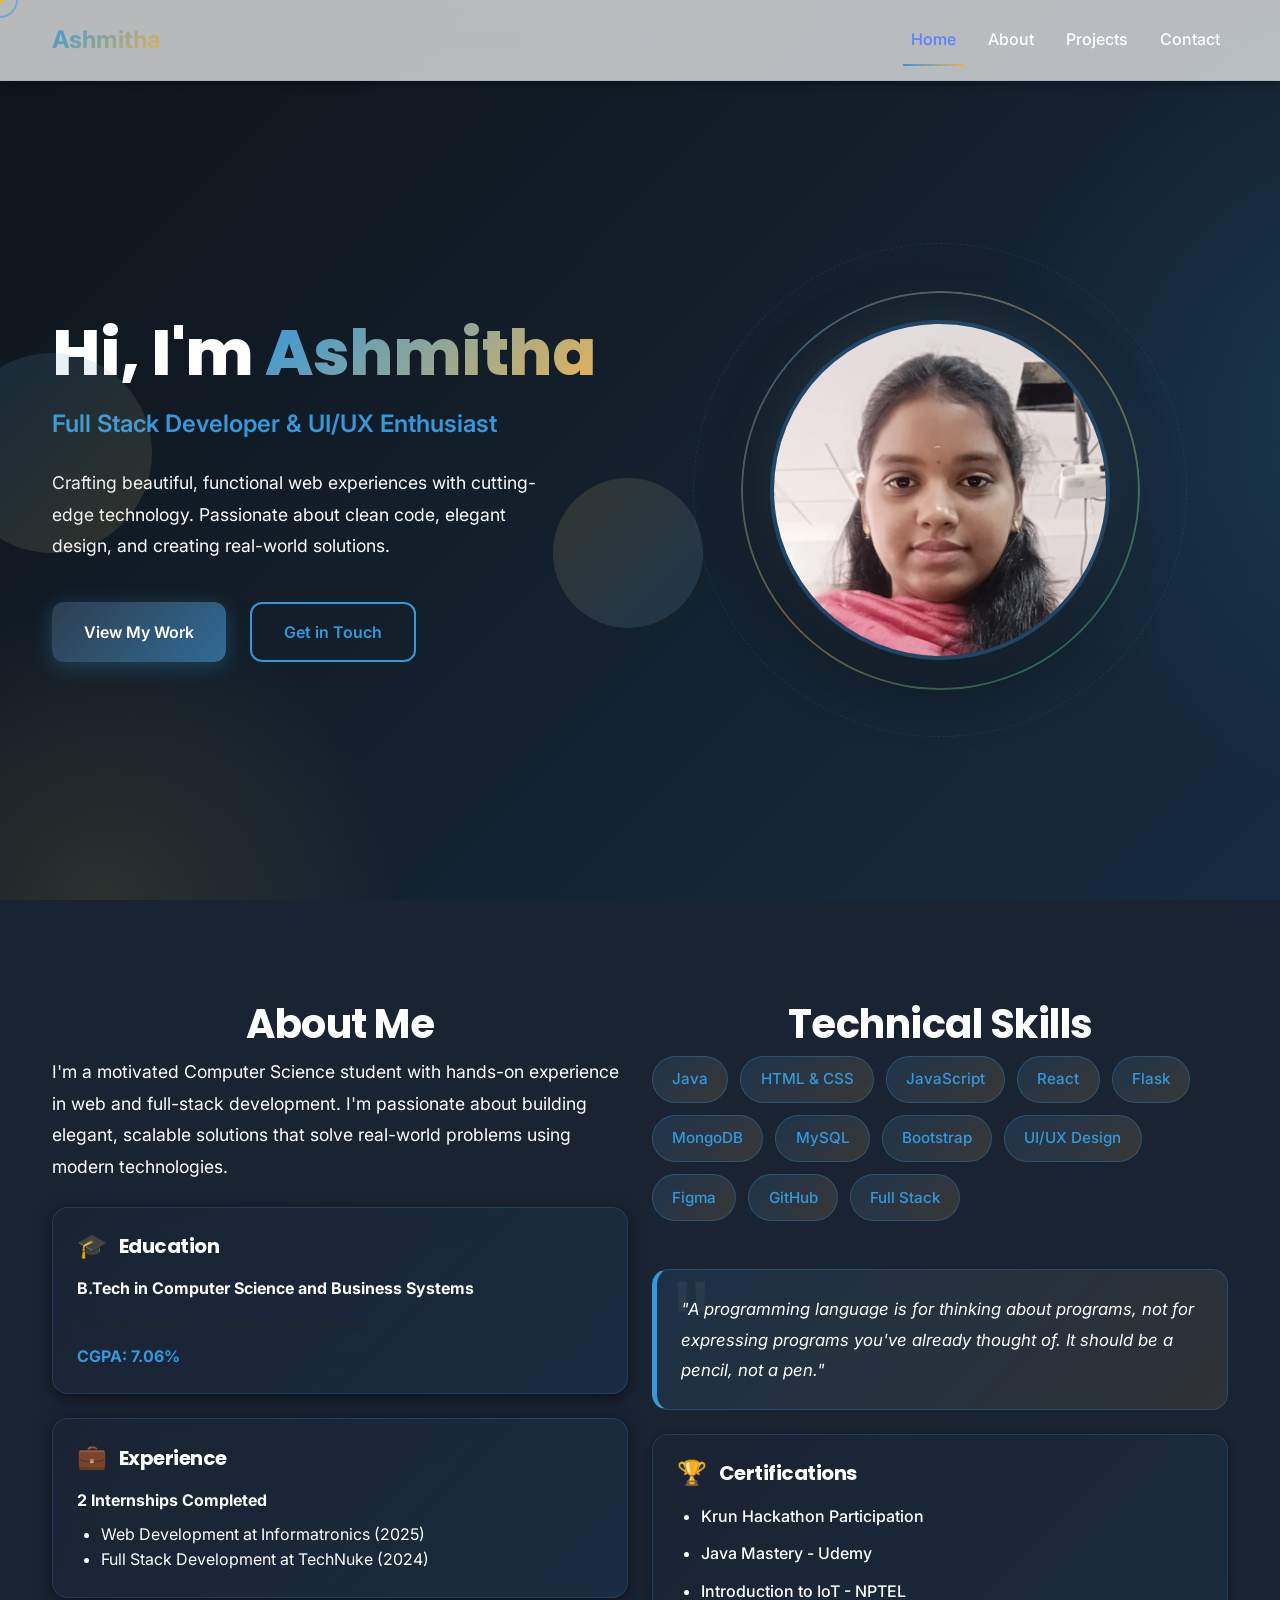
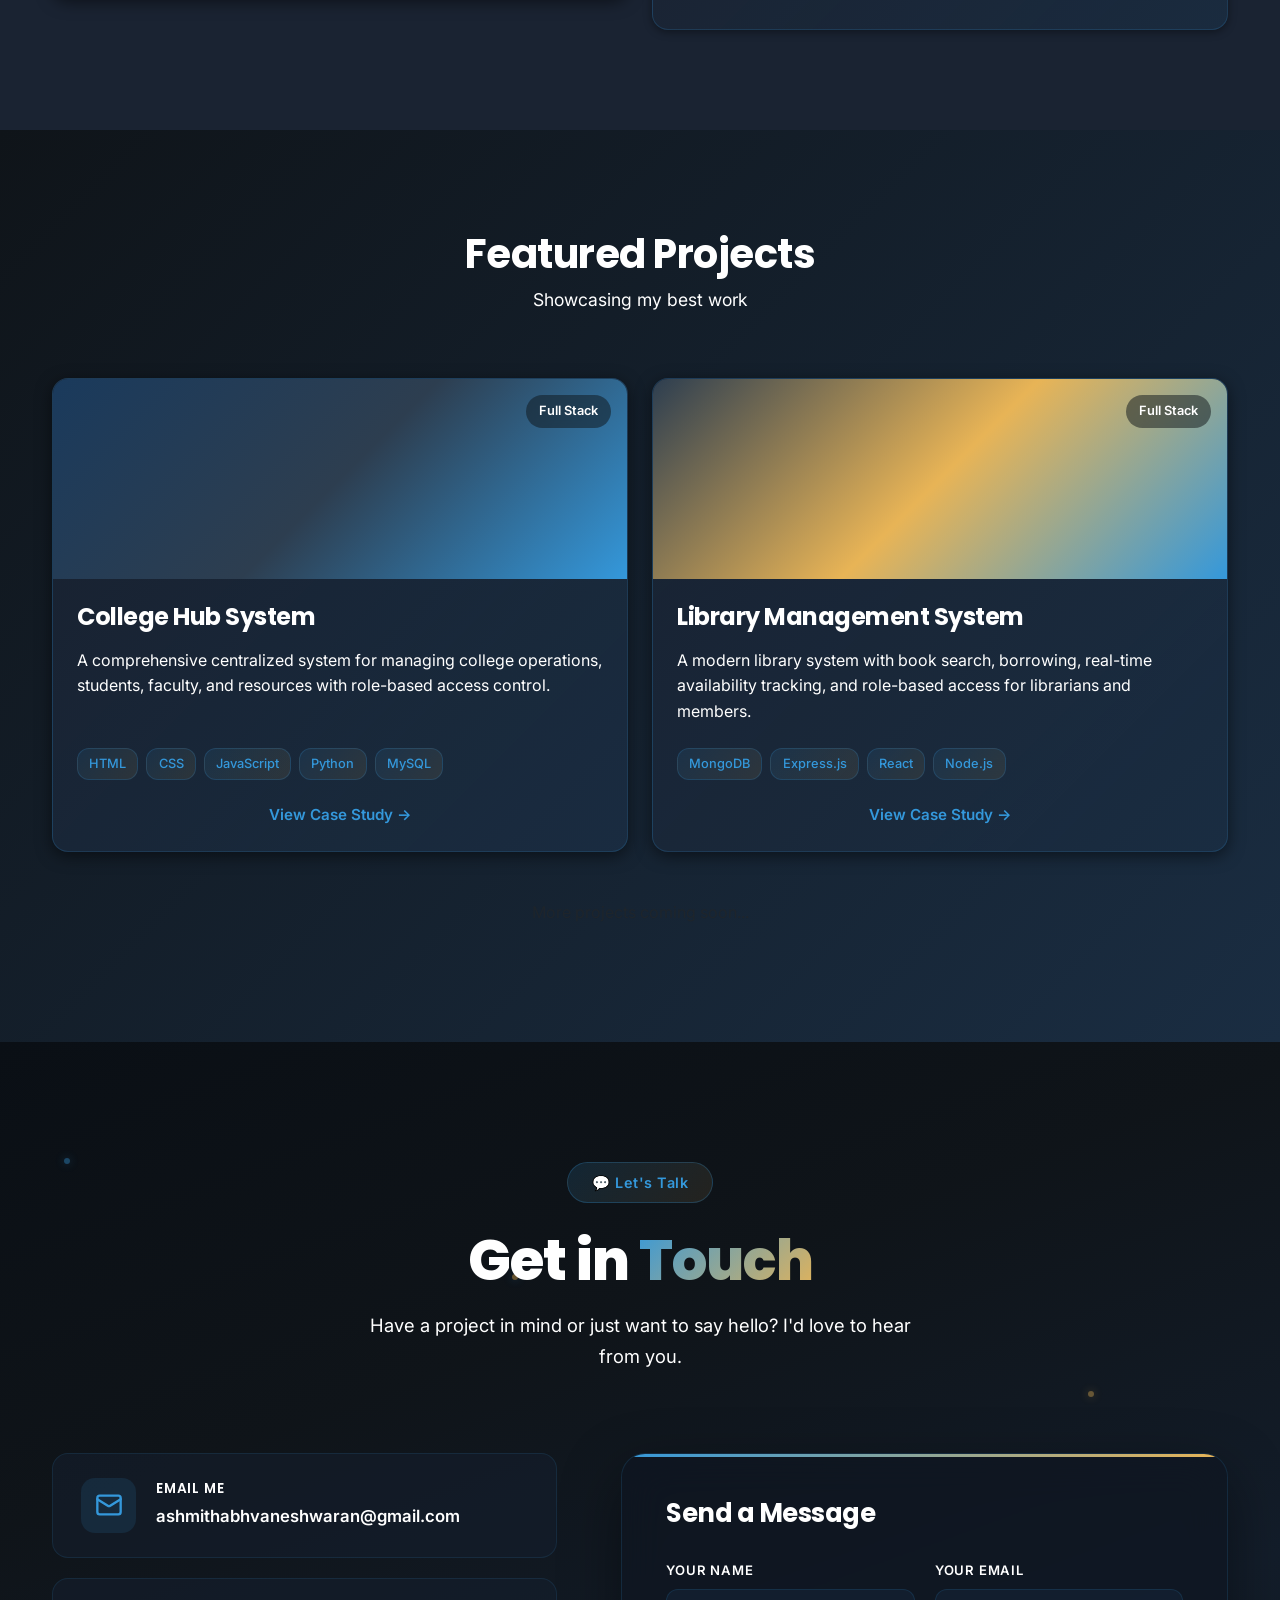
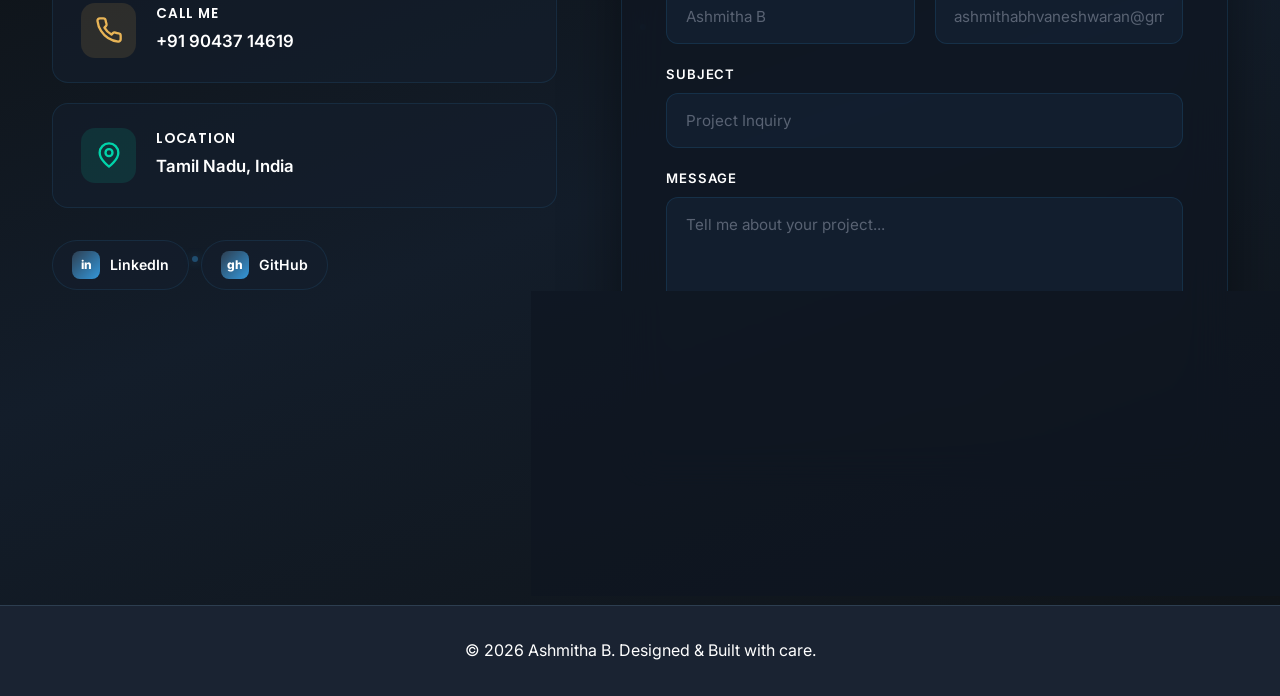
==== commit d999a3f9: "mobile view" ====
--- a/index.html
+++ b/index.html
@@ -65,12 +65,12 @@
                         </div>
                     </div>
                 </div>
-                <div class="col-lg-6 d-none d-lg-flex justify-content-center">
+                <div class="col-lg-6 d-flex justify-content-center hero-image-col">
                     <div class="hero-visual">
                         <div class="hero-image-wrapper">
                             <div class="hero-image-glow"></div>
                             <div class="hero-image-ring"></div>
-                            <img src="images/profile.png" alt="Ashmitha B" class="hero-profile-img">
+                            <img src="images/profile.jpeg" alt="Ashmitha B" class="hero-profile-img">
                             <div class="hero-image-dots"></div>
                         </div>
                     </div>
--- a/styles.css
+++ b/styles.css
@@ -2082,6 +2082,388 @@
 }
 
 /* ==========================================
+   ENHANCED MOBILE RESPONSIVE STYLES
+   ========================================== */
+
+/* Tablet Landscape */
+@media (max-width: 1024px) {
+    .hero-section {
+        padding-top: 100px;
+    }
+    
+    .hero-visual {
+        height: 400px;
+    }
+    
+    .hero-profile-img {
+        width: 280px;
+        height: 280px;
+    }
+}
+
+/* Tablet Portrait */
+@media (max-width: 991px) {
+    /* Hero layout for mobile */
+    .hero-section .row {
+        flex-direction: column;
+        text-align: center;
+    }
+    
+    .hero-image-col {
+        order: -1;
+        margin-bottom: 2rem;
+    }
+    
+    .hero-content {
+        text-align: center;
+    }
+    
+    .hero-cta-buttons {
+        justify-content: center;
+    }
+    
+    .hero-visual {
+        height: 350px;
+    }
+    
+    .hero-profile-img {
+        width: 250px;
+        height: 250px;
+    }
+    
+    .hero-image-wrapper {
+        transform: scale(0.85);
+    }
+    
+    /* About section */
+    .about-section .row > div {
+        margin-bottom: 2rem;
+    }
+    
+    .glass-card {
+        margin-bottom: 1.5rem;
+    }
+    
+    /* Project cards */
+    .project-card {
+        margin-bottom: 1.5rem;
+    }
+    
+    .project-image {
+        height: 180px;
+    }
+}
+
+/* Mobile Large */
+@media (max-width: 768px) {
+    /* Hero adjustments */
+    .hero-section {
+        padding-top: 80px;
+        min-height: auto;
+        padding-bottom: 60px;
+    }
+    
+    .hero-title {
+        font-size: 2.2rem;
+        line-height: 1.3;
+    }
+    
+    .hero-subtitle {
+        font-size: 1.1rem;
+        margin-bottom: 1rem;
+    }
+    
+    .hero-description {
+        font-size: 0.95rem;
+        padding: 0 1rem;
+    }
+    
+    .hero-visual {
+        height: 280px;
+        margin-top: 2rem;
+    }
+    
+    .hero-profile-img {
+        width: 200px;
+        height: 200px;
+    }
+    
+    .hero-image-wrapper {
+        transform: scale(0.7);
+    }
+    
+    .hero-cta-buttons {
+        flex-direction: column;
+        width: 100%;
+        padding: 0 1rem;
+    }
+    
+    .hero-cta-buttons .btn {
+        width: 100%;
+        padding: 0.875rem 1.5rem;
+    }
+    
+    /* Floating shapes - hide on mobile for performance */
+    .floating-shape {
+        display: none;
+    }
+    
+    /* Navigation */
+    .navbar-collapse {
+        background: var(--surface);
+        padding: 1rem;
+        border-radius: var(--radius-md);
+        margin-top: 0.5rem;
+        border: 1px solid var(--divider);
+    }
+    
+    .navbar-nav {
+        gap: 0.5rem !important;
+    }
+    
+    .nav-link {
+        padding: 0.75rem 1rem !important;
+        border-radius: var(--radius-sm);
+    }
+    
+    .nav-link:hover {
+        background: rgba(52, 152, 219, 0.1);
+    }
+    
+    /* Section spacing */
+    .about-section,
+    .projects-section {
+        padding: 50px 0;
+    }
+    
+    .section-title {
+        font-size: 1.75rem;
+        margin-bottom: 0.5rem;
+    }
+    
+    .section-subtitle {
+        font-size: 1rem;
+        margin-bottom: 2.5rem;
+    }
+    
+    /* About section cards */
+    .glass-card {
+        padding: 1.25rem !important;
+    }
+    
+    .glass-card h4 {
+        font-size: 1.1rem;
+    }
+    
+    /* Skills */
+    .skills-container {
+        gap: 0.5rem;
+        justify-content: center;
+    }
+    
+    .skill-badge-new {
+        font-size: 0.85rem;
+        padding: 0.5rem 0.9rem;
+    }
+    
+    /* Quote card */
+    .quote-card {
+        padding: 1.25rem !important;
+        margin-top: 2rem !important;
+    }
+    
+    .quote-card p {
+        font-size: 0.95rem !important;
+    }
+    
+    /* Certifications */
+    .certifications-card {
+        padding: 1.25rem !important;
+        margin-top: 1.5rem !important;
+    }
+    
+    /* Project cards */
+    .project-card {
+        margin-bottom: 1.5rem;
+    }
+    
+    .project-image {
+        height: 160px;
+    }
+    
+    .project-content {
+        padding: 1.25rem;
+    }
+    
+    .project-content h3 {
+        font-size: 1.25rem;
+    }
+    
+    .project-description {
+        font-size: 0.9rem;
+    }
+    
+    .project-tech {
+        gap: 0.4rem;
+    }
+    
+    .tech-badge {
+        font-size: 0.75rem;
+        padding: 0.3rem 0.6rem;
+    }
+    
+    /* Contact cards */
+    .contact-card-v2 {
+        padding: 1.25rem !important;
+    }
+    
+    .contact-icon-v2 {
+        width: 45px;
+        height: 45px;
+        font-size: 1.25rem;
+    }
+    
+    /* Footer */
+    .footer {
+        padding: 1.5rem 0;
+        text-align: center;
+    }
+}
+
+/* Mobile Small */
+@media (max-width: 480px) {
+    .hero-title {
+        font-size: 1.85rem;
+    }
+    
+    .hero-subtitle {
+        font-size: 1rem;
+    }
+    
+    .hero-description {
+        font-size: 0.9rem;
+    }
+    
+    .hero-visual {
+        height: 240px;
+    }
+    
+    .hero-profile-img {
+        width: 170px;
+        height: 170px;
+    }
+    
+    .hero-image-wrapper {
+        transform: scale(0.6);
+    }
+    
+    /* Sections */
+    .about-section,
+    .projects-section {
+        padding: 40px 0;
+    }
+    
+    .section-title {
+        font-size: 1.5rem;
+    }
+    
+    /* About text */
+    .about-intro-text {
+        font-size: 0.95rem;
+    }
+    
+    /* Skills */
+    .skill-badge-new {
+        font-size: 0.8rem;
+        padding: 0.4rem 0.75rem;
+    }
+    
+    /* Project cards */
+    .project-image {
+        height: 140px;
+    }
+    
+    .project-content {
+        padding: 1rem;
+    }
+    
+    .project-content h3 {
+        font-size: 1.15rem;
+    }
+    
+    /* Contact */
+    .contact-v2-title {
+        font-size: 1.75rem;
+    }
+    
+    .contact-v2-subtitle {
+        font-size: 0.9rem;
+    }
+    
+    .contact-form-card {
+        padding: 1.25rem !important;
+    }
+    
+    .form-input-v2,
+    .form-textarea-v2 {
+        padding: 0.875rem 1rem;
+        font-size: 0.9rem;
+    }
+    
+    .btn-send-v2 {
+        padding: 0.875rem 1.5rem;
+        font-size: 0.95rem;
+    }
+    
+    /* Container padding */
+    .container-xl {
+        padding-left: 1rem;
+        padding-right: 1rem;
+    }
+}
+
+/* Extra small devices */
+@media (max-width: 360px) {
+    .hero-title {
+        font-size: 1.6rem;
+    }
+    
+    .hero-visual {
+        height: 200px;
+    }
+    
+    .hero-profile-img {
+        width: 150px;
+        height: 150px;
+    }
+    
+    .hero-image-wrapper {
+        transform: scale(0.5);
+    }
+    
+    .section-title {
+        font-size: 1.35rem;
+    }
+    
+    .skill-badge-new {
+        font-size: 0.75rem;
+        padding: 0.35rem 0.65rem;
+    }
+}
+
+/* Landscape orientation on mobile */
+@media (max-height: 500px) and (orientation: landscape) {
+    .hero-section {
+        min-height: auto;
+        padding: 100px 0 50px;
+    }
+    
+    .hero-visual {
+        display: none;
+    }
+}
+
+/* ==========================================
    UTILITY CLASSES
    ========================================== */
 
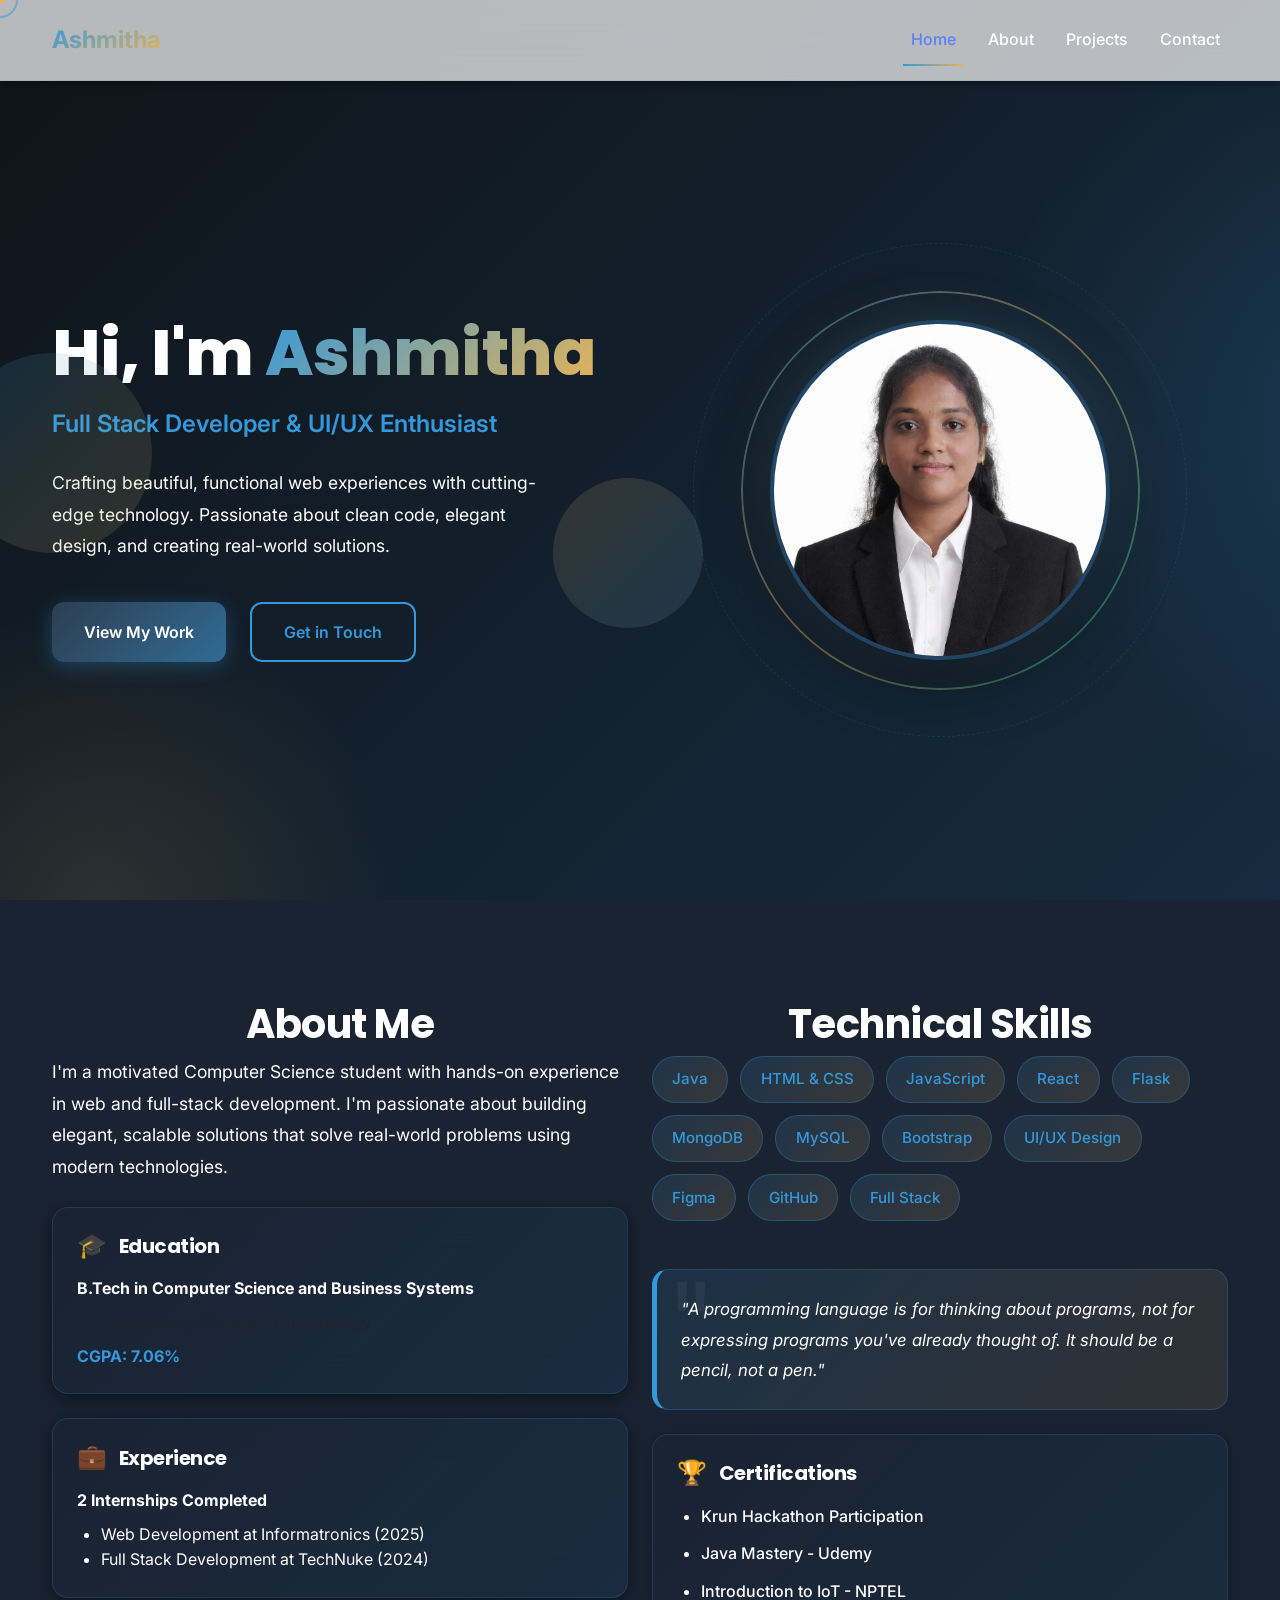
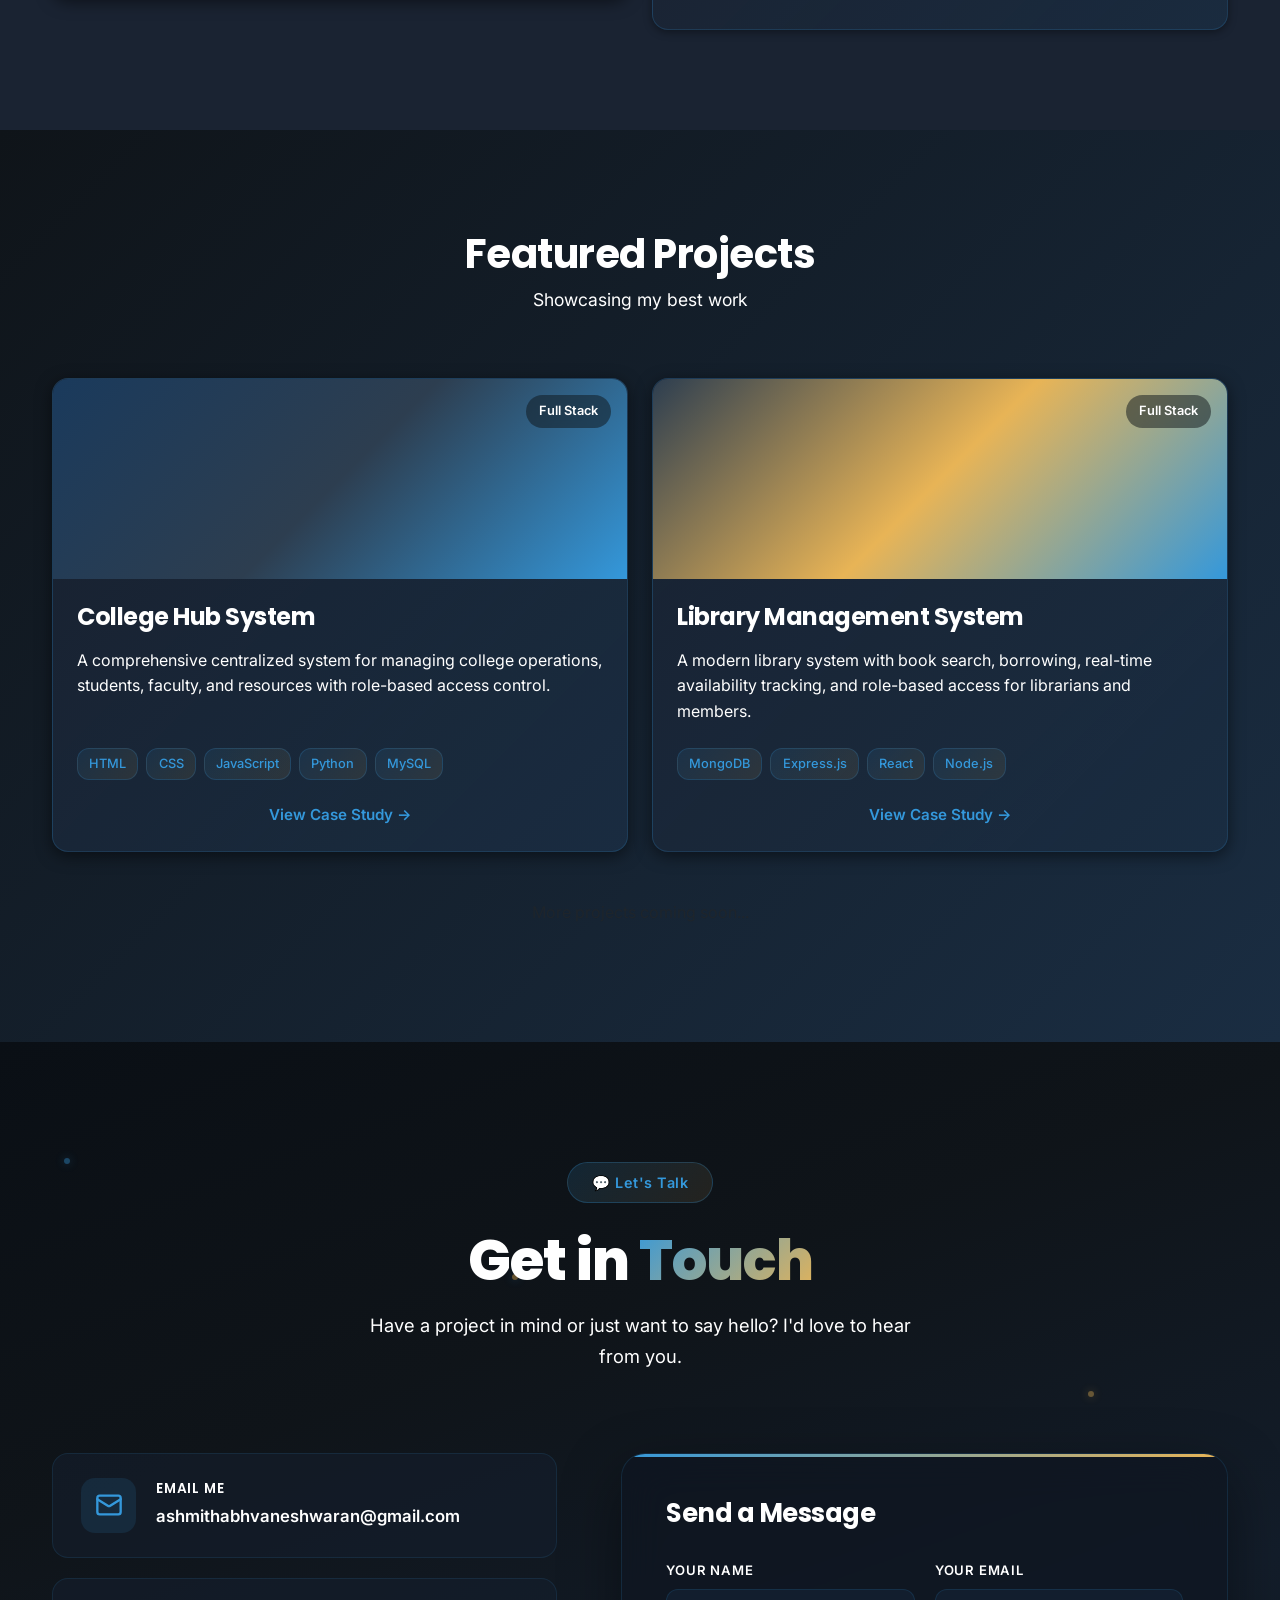
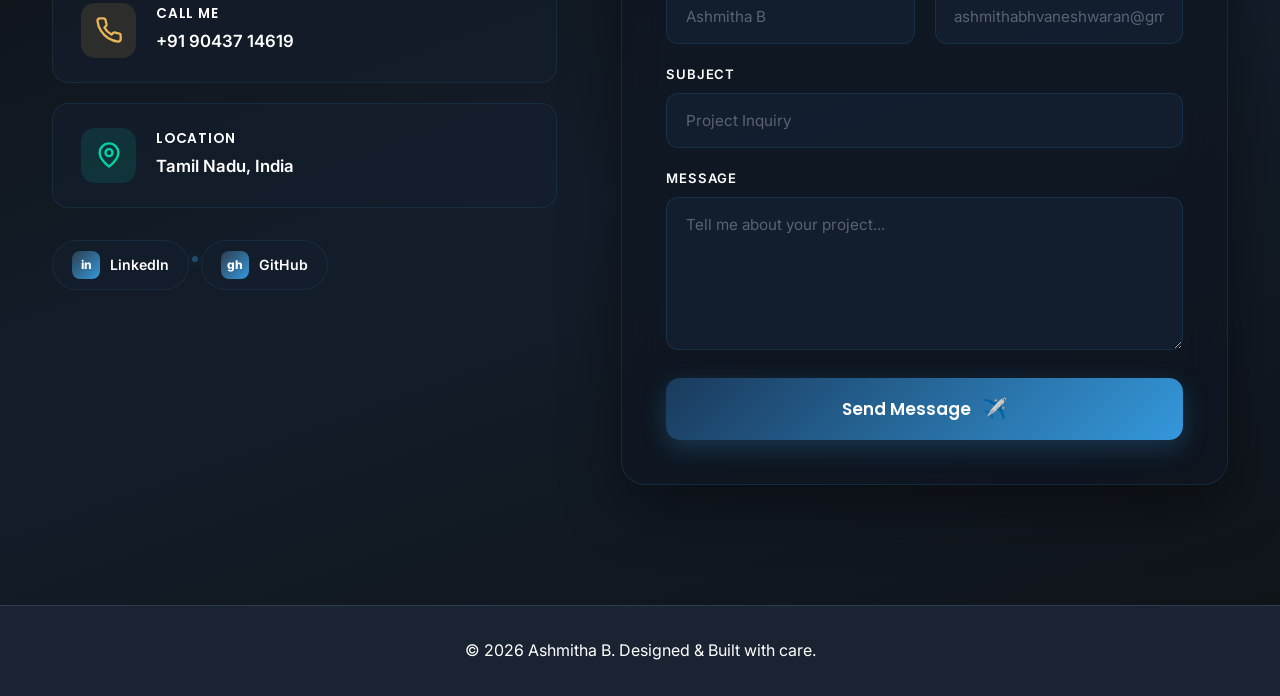
==== commit c5b8a80b: "Update index.html" ====
--- a/index.html
+++ b/index.html
@@ -70,7 +70,7 @@
                         <div class="hero-image-wrapper">
                             <div class="hero-image-glow"></div>
                             <div class="hero-image-ring"></div>
-                            <img src="images/profile.jpeg" alt="Ashmitha B" class="hero-profile-img">
+                            <img src="profile.jpeg" alt="Ashmitha B" class="hero-profile-img">
                             <div class="hero-image-dots"></div>
                         </div>
                     </div>
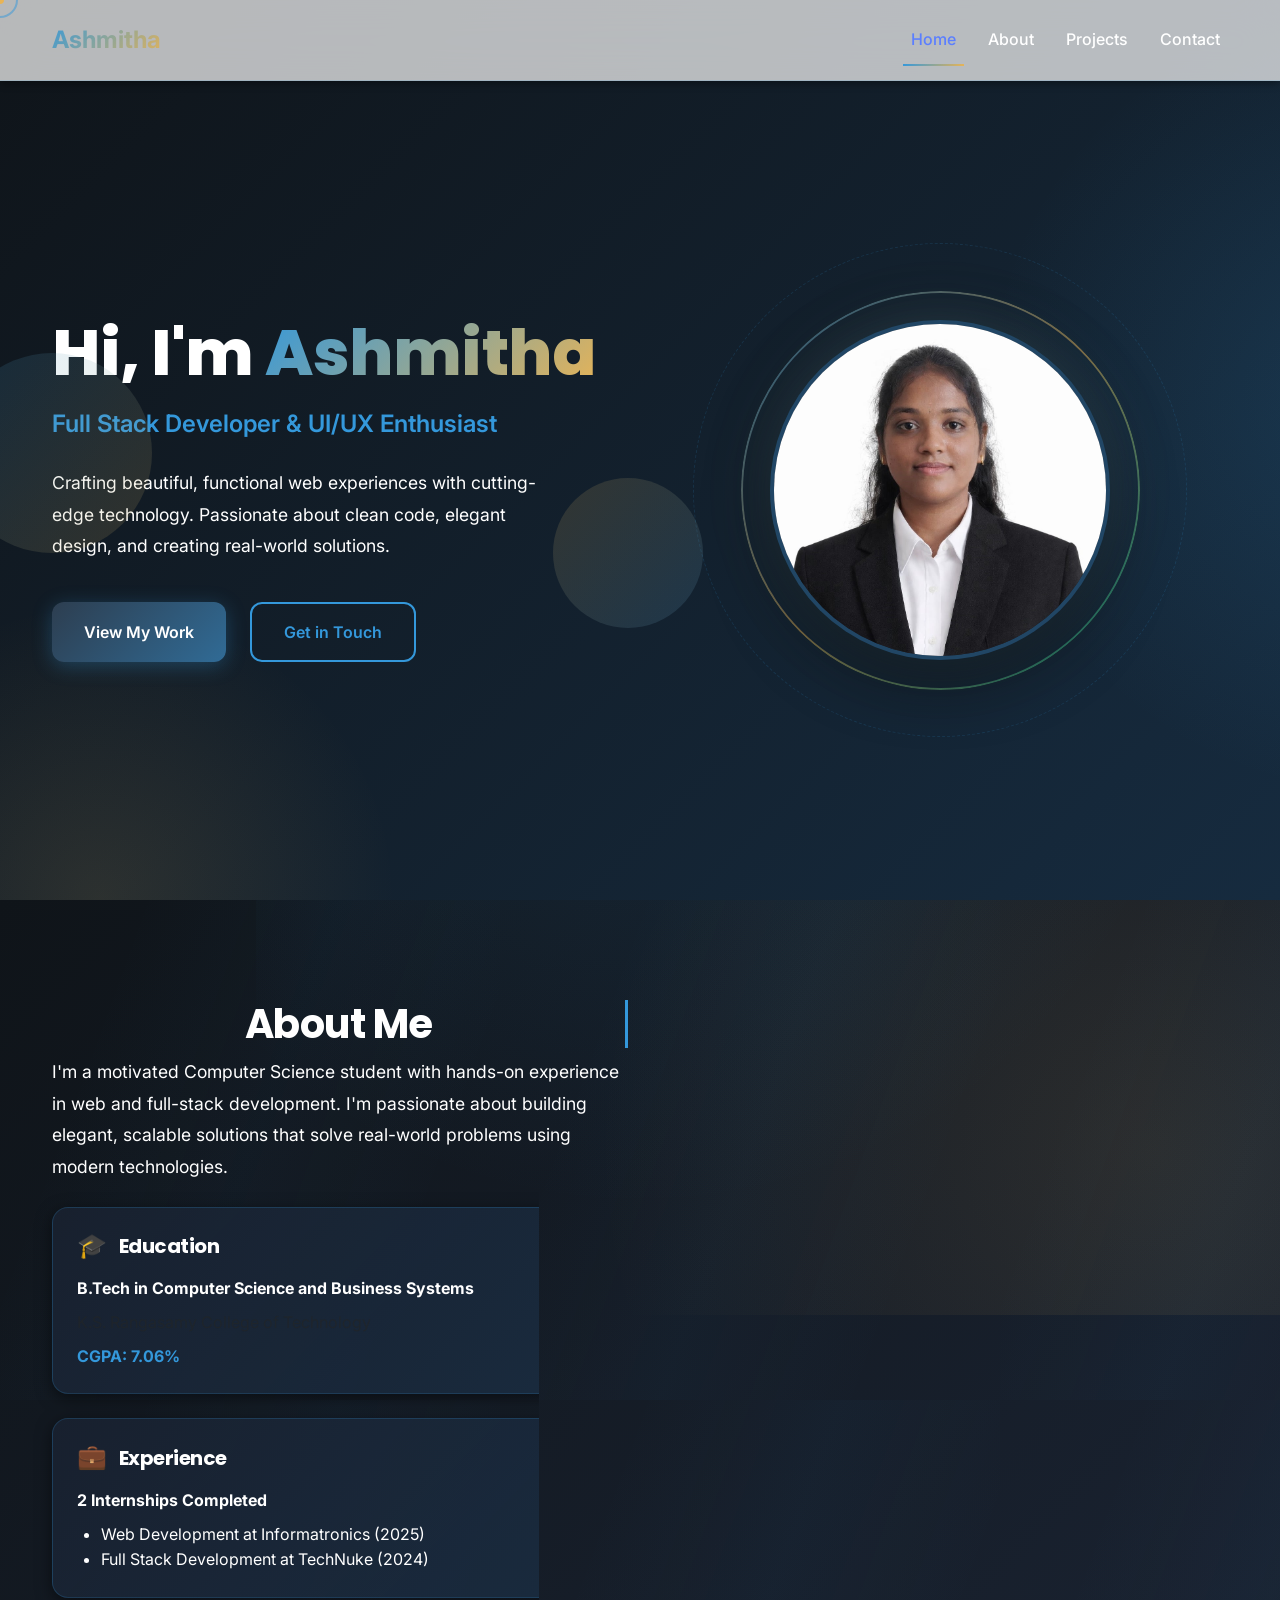
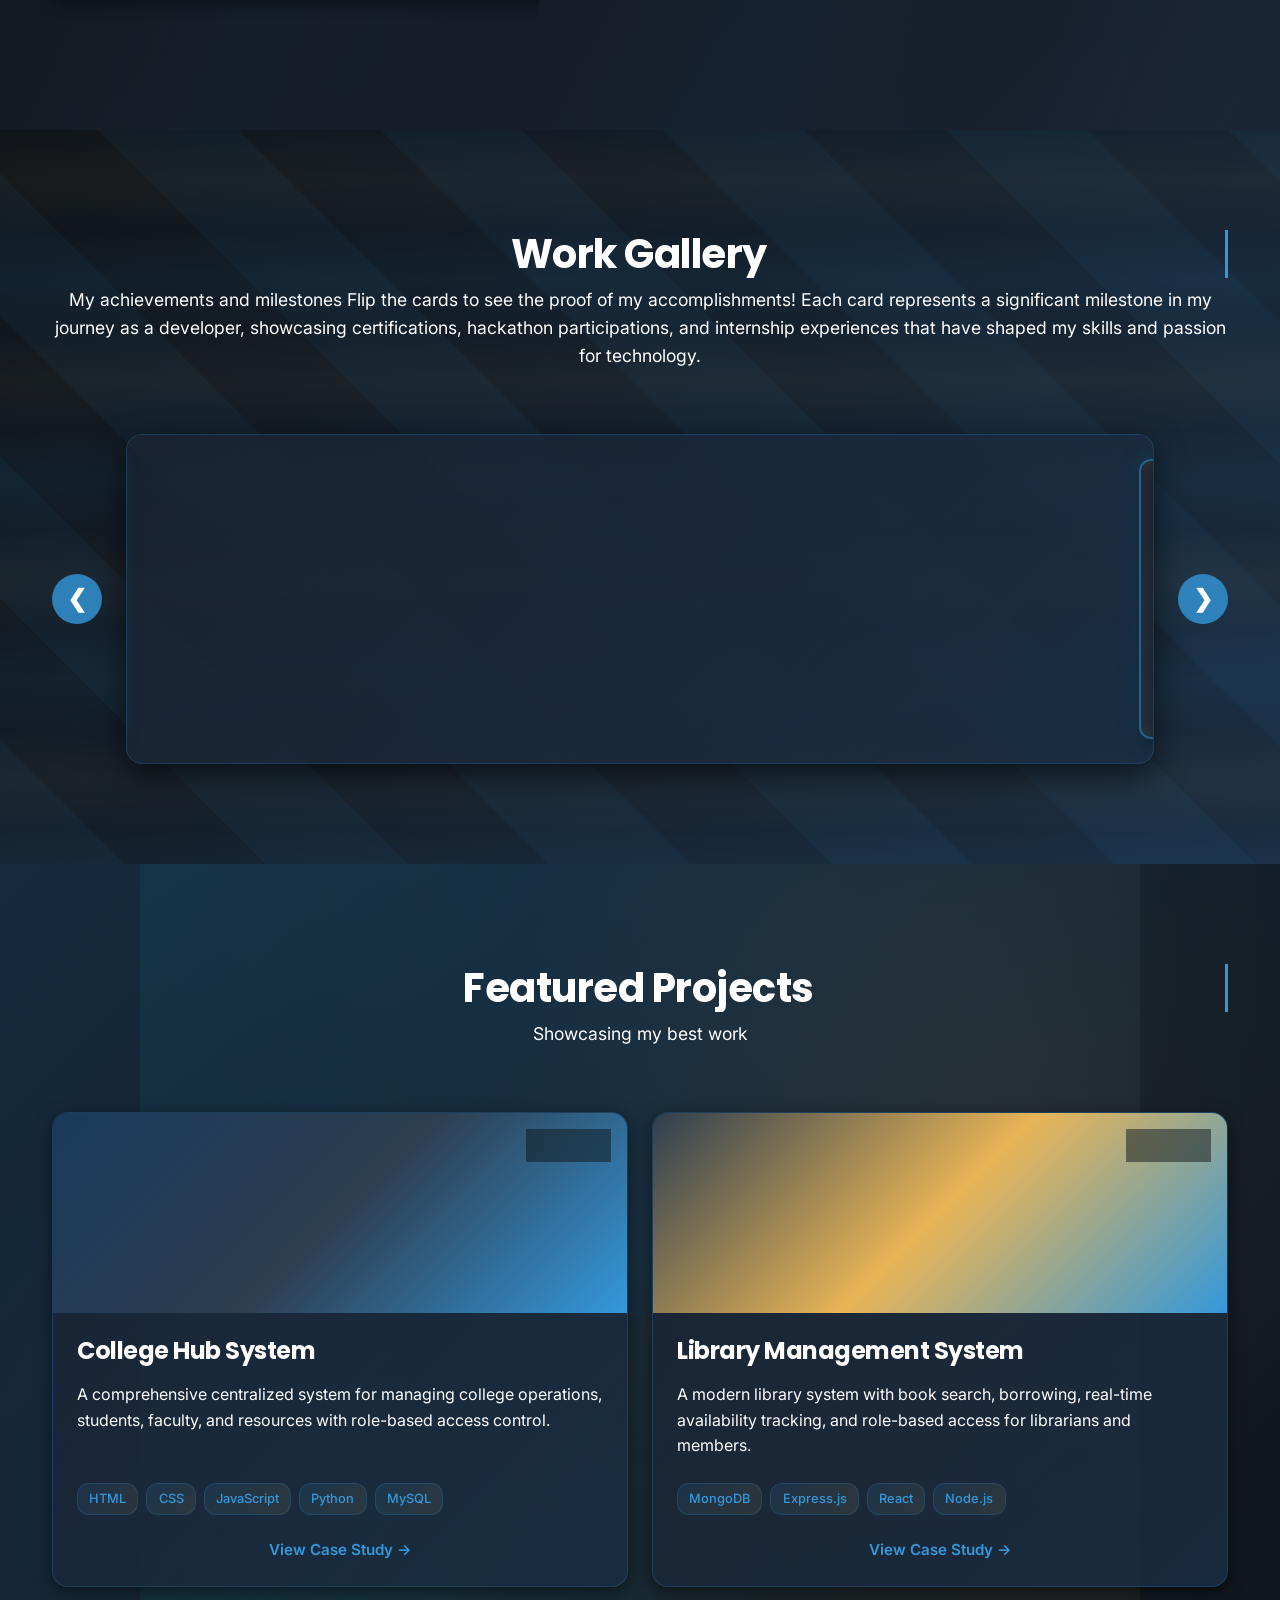
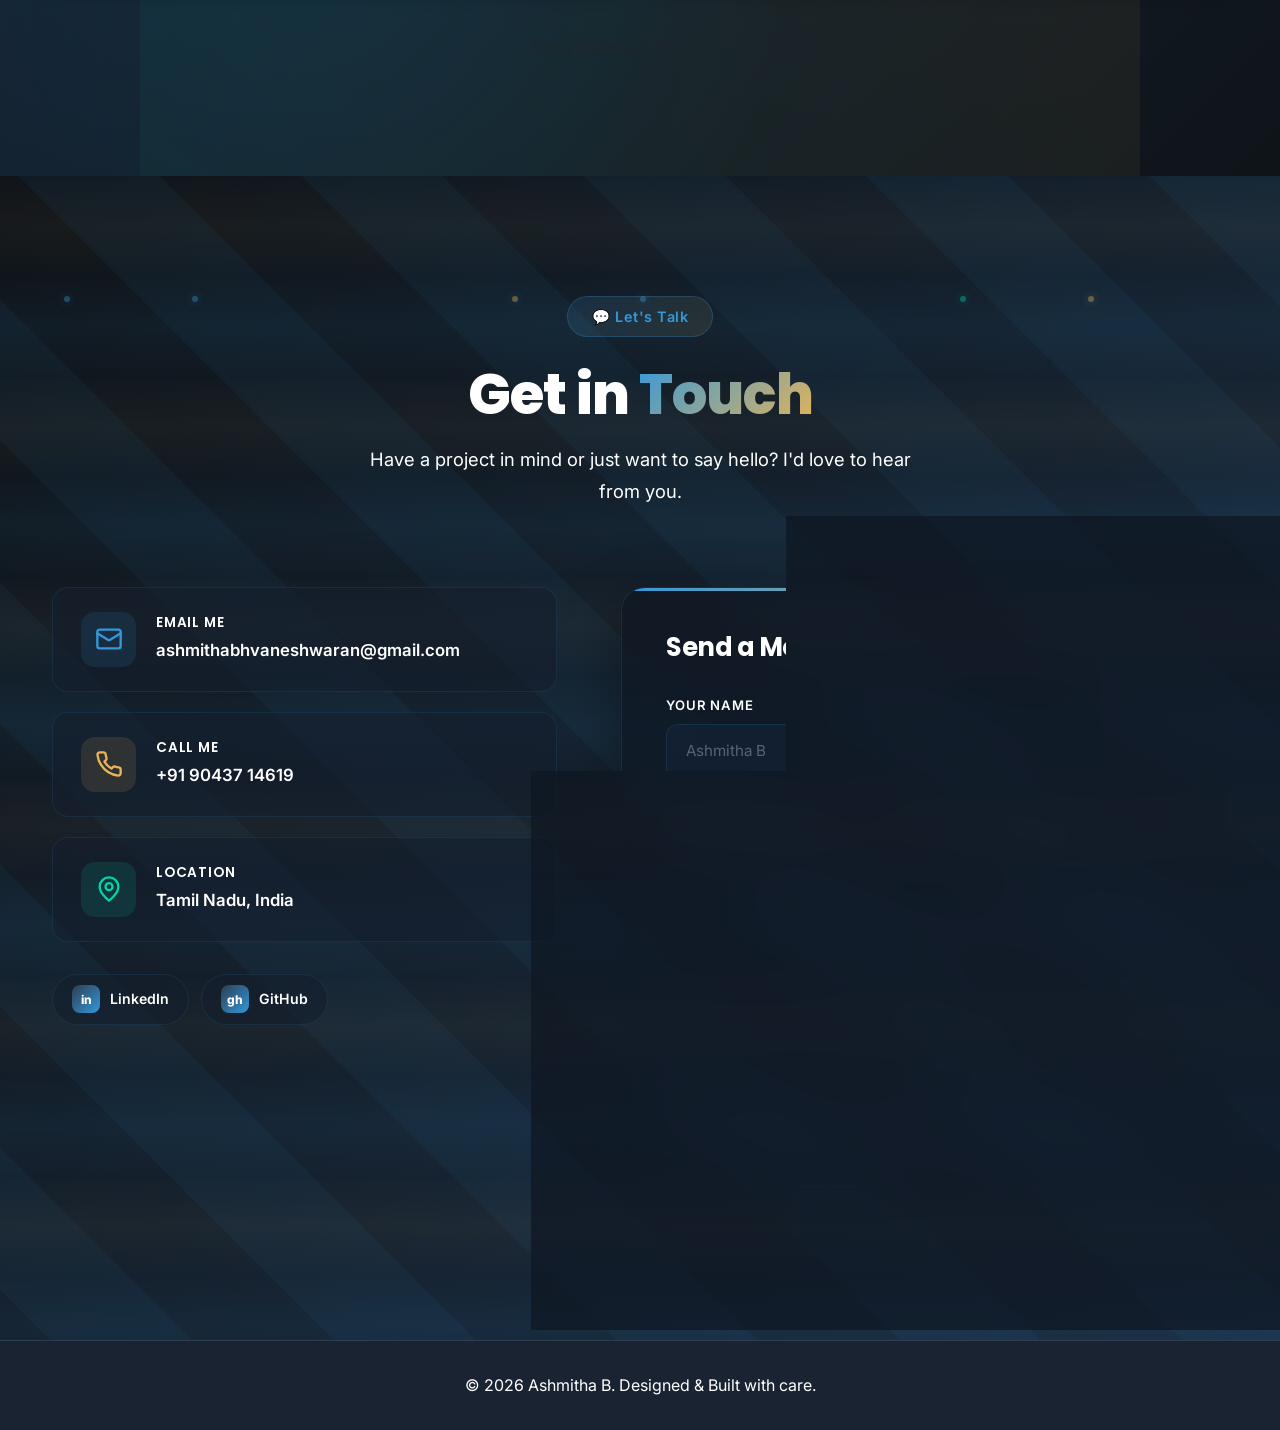
==== commit 83893456: "Update portfolio with latest changes and certificates" ====
--- a/index.html
+++ b/index.html
@@ -70,7 +70,7 @@
                         <div class="hero-image-wrapper">
                             <div class="hero-image-glow"></div>
                             <div class="hero-image-ring"></div>
-                            <img src="profile.jpeg" alt="Ashmitha B" class="hero-profile-img">
+                            <img src="images/profile.jpeg" alt="Ashmitha B" class="hero-profile-img">
                             <div class="hero-image-dots"></div>
                         </div>
                     </div>
@@ -80,7 +80,7 @@
     </section>
 
     <!-- About Section -->
-    <section id="about" class="about-section">
+    <section id="about" class="about-section animated-bg-about">
         <div class="container-xl">
             <div class="row">
                 <div class="col-lg-6" data-aos="fade-up">
@@ -150,8 +150,161 @@
         </div>
     </section>
 
+    <!-- Slideshow Section -->
+    <section id="slideshow" class="slideshow-section animated-bg-contact">
+        <div class="container-xl">
+            <h2 class="section-title">Work Gallery</h2>
+            <p class="section-subtitle">My achievements and milestones
+                Flip the cards to see the proof of my accomplishments! Each card represents a significant milestone in my journey as a developer, showcasing certifications, hackathon participations, and internship experiences that have shaped my skills and passion for technology.
+            </p>
+            
+            <div class="carousel-container">
+                <!-- Navigation Arrows -->
+                <button class="carousel-control carousel-prev" onclick="slideCarousel(-1)">❮</button>
+                
+                <div class="carousel-wrapper">
+                    <div class="carousel-track" id="carouselTrack">
+                        <!-- Slides -->
+                        <div class="carousel-slide">
+                            <div class="flip-card">
+                                <div class="flip-card-inner">
+                                    <div class="flip-card-front">
+                                        <div class="card-title">TechNuke Internship</div>
+                                    </div>
+                                    <div class="flip-card-back">
+                                        <img src="images/Ashmitha intern certificate.jpeg" alt="TechNuke Internship" class="lightbox-trigger" onclick="openLightbox('images/Ashmitha intern certificate.jpeg', 'TechNuke Internship')">
+                                    </div>
+                                </div>
+                            </div>
+                        </div>
+                        
+                        <div class="carousel-slide">
+                            <div class="flip-card">
+                                <div class="flip-card-inner">
+                                    <div class="flip-card-front">
+                                        <div class="card-title">Java Mastery - Udemy</div>
+                                    </div>
+                                    <div class="flip-card-back">
+                                        <img src="images/java mastery.jpeg" alt="Java Mastery Certificate" class="lightbox-trigger" onclick="openLightbox('images/java mastery.jpeg', 'Java Mastery - Udemy')">
+                                    </div>
+                                </div>
+                            </div>
+                        </div>
+                        
+                        <div class="carousel-slide">
+                            <div class="flip-card">
+                                <div class="flip-card-inner">
+                                    <div class="flip-card-front">
+                                        <div class="card-title">Krun Hackathon</div>
+                                    </div>
+                                    <div class="flip-card-back">
+                                        <img src="images/kruu hackathon.jpeg" alt="Krun Hackathon" class="lightbox-trigger" onclick="openLightbox('images/kruu hackathon.jpeg', 'Krun Hackathon')">
+                                    </div>
+                                </div>
+                            </div>
+                        </div>
+                        
+                        <div class="carousel-slide">
+                            <div class="flip-card">
+                                <div class="flip-card-inner">
+                                    <div class="flip-card-front">
+                                        <div class="card-title">Joy of Computing - NPTEL</div>
+                                    </div>
+                                    <div class="flip-card-back">
+                                        <img src="images/nptel - joy of computing.jpeg" alt="Joy of Computing" class="lightbox-trigger" onclick="openLightbox('images/nptel - joy of computing.jpeg', 'Joy of Computing - NPTEL')">
+                                    </div>
+                                </div>
+                            </div>
+                        </div>
+                        
+                        <div class="carousel-slide">
+                            <div class="flip-card">
+                                <div class="flip-card-inner">
+                                    <div class="flip-card-front">
+                                        <div class="card-title">Introduction to IoT - NPTEL</div>
+                                    </div>
+                                    <div class="flip-card-back">
+                                        <img src="images/Introduction to Internet of Things.jpeg" alt="IoT Certificate" class="lightbox-trigger" onclick="openLightbox('images/Introduction to Internet of Things.jpeg', 'Introduction to IoT - NPTEL')">
+                                    </div>
+                                </div>
+                            </div>
+                        </div>
+
+                        <!-- Cloned Slides for Looping -->
+                        <div class="carousel-slide">
+                            <div class="flip-card">
+                                <div class="flip-card-inner">
+                                    <div class="flip-card-front">
+                                        <div class="card-title">TechNuke Internship</div>
+                                    </div>
+                                    <div class="flip-card-back">
+                                        <img src="images/Ashmitha intern certificate.jpeg" alt="TechNuke Internship" class="lightbox-trigger" onclick="openLightbox('images/Ashmitha intern certificate.jpeg', 'TechNuke Internship')">
+                                    </div>
+                                </div>
+                            </div>
+                        </div>
+                        
+                        <div class="carousel-slide">
+                            <div class="flip-card">
+                                <div class="flip-card-inner">
+                                    <div class="flip-card-front">
+                                        <div class="card-title">Java Mastery - Udemy</div>
+                                    </div>
+                                    <div class="flip-card-back">
+                                        <img src="images/java mastery.jpeg" alt="Java Mastery Certificate" class="lightbox-trigger" onclick="openLightbox('images/java mastery.jpeg', 'Java Mastery - Udemy')">
+                                    </div>
+                                </div>
+                            </div>
+                        </div>
+                        
+                        <div class="carousel-slide">
+                            <div class="flip-card">
+                                <div class="flip-card-inner">
+                                    <div class="flip-card-front">
+                                        <div class="card-title">Krun Hackathon</div>
+                                    </div>
+                                    <div class="flip-card-back">
+                                        <img src="images/kruu hackathon.jpeg" alt="Krun Hackathon" class="lightbox-trigger" onclick="openLightbox('images/kruu hackathon.jpeg', 'Krun Hackathon')">
+                                    </div>
+                                </div>
+                            </div>
+                        </div>
+                        
+                        <div class="carousel-slide">
+                            <div class="flip-card">
+                                <div class="flip-card-inner">
+                                    <div class="flip-card-front">
+                                        <div class="card-title">Joy of Computing - NPTEL</div>
+                                    </div>
+                                    <div class="flip-card-back">
+                                        <img src="images/nptel - joy of computing.jpeg" alt="Joy of Computing" class="lightbox-trigger" onclick="openLightbox('images/nptel - joy of computing.jpeg', 'Joy of Computing - NPTEL')">
+                                    </div>
+                                </div>
+                            </div>
+                        </div>
+                        
+                        <div class="carousel-slide">
+                            <div class="flip-card">
+                                <div class="flip-card-inner">
+                                    <div class="flip-card-front">
+                                        <div class="card-title">Introduction to IoT - NPTEL</div>
+                                    </div>
+                                    <div class="flip-card-back">
+                                        <img src="images/Introduction to Internet of Things.jpeg" alt="IoT Certificate" class="lightbox-trigger" onclick="openLightbox('images/Introduction to Internet of Things.jpeg', 'Introduction to IoT - NPTEL')">
+                                    </div>
+                                </div>
+                            </div>
+                        </div>
+                    </div>
+                </div>
+
+                <button class="carousel-control carousel-next" onclick="slideCarousel(1)">❯</button>
+            </div>
+        </div>
+    </section>
+
     <!-- Projects Section -->
-    <section id="projects" class="projects-section">
+    <section id="projects" class="projects-section animated-bg-projects">
         <div class="container-xl">
             <h2 class="section-title">Featured Projects</h2>
             <p class="section-subtitle">Showcasing my best work</p>
@@ -231,7 +384,7 @@
     </div>
 
     <!-- Contact Section -->
-    <section id="contact" class="contact-section-v2">
+    <section id="contact" class="contact-section-v2 animated-bg-contact">
         <!-- Animated background particles -->
         <div class="contact-particles">
             <span></span><span></span><span></span><span></span><span></span><span></span>
@@ -331,6 +484,15 @@
         </div>
     </footer>
 
+    <!-- Lightbox Modal -->
+    <div id="lightboxModal" class="lightbox-modal">
+        <button class="lightbox-close" onclick="closeLightbox()">×</button>
+        <div class="lightbox-content">
+            <img id="lightboxImage" src="" alt="">
+            <div id="lightboxTitle" class="lightbox-title"></div>
+        </div>
+    </div>
+
     <!-- Bootstrap JS -->
     <script src="https://cdn.jsdelivr.net/npm/bootstrap@5.3.0/dist/js/bootstrap.bundle.min.js"></script>
     
--- a/styles.css
+++ b/styles.css
@@ -585,6 +585,11 @@
     text-align: center;
     margin-bottom: 0.5rem;
     color: var(--text-primary);
+    overflow: hidden;
+    white-space: nowrap;
+    border-right: 3px solid var(--primary-color);
+    animation: typewriter 3s steps(40, end) once, cursorBlink 0.75s step-end infinite;
+    animation-fill-mode: both;
 }
 
 .section-subtitle {
@@ -1008,6 +1013,437 @@
     background: linear-gradient(135deg, rgba(52, 152, 219, 0.2) 0%, rgba(232, 180, 86, 0.2) 100%);
     border-color: var(--primary-color);
     transform: translateY(-2px);
+}
+
+/* ==========================================
+   SLIDESHOW SECTION
+   ========================================== */
+
+.slideshow-section {
+    padding: 100px 0;
+    background: linear-gradient(135deg, #0F1419 0%, #162B3F 50%, #1A2D42 100%);
+    background-size: 200% 200%;
+    animation: gradient-shift 10s ease infinite;
+    position: relative;
+    overflow: hidden;
+}
+
+/* Animated Background Gallery */
+.animated-bg-gallery {
+    background: 
+        linear-gradient(135deg, #0F1419 0%, #162B3F 50%, #1A2D42 100%),
+        radial-gradient(circle at 20% 30%, rgba(52, 152, 219, 0.15) 0%, transparent 50%),
+        radial-gradient(circle at 80% 70%, rgba(232, 180, 86, 0.12) 0%, transparent 50%),
+        radial-gradient(circle at 50% 50%, rgba(0, 212, 170, 0.08) 0%, transparent 50%);
+    background-size: 200% 200%, 150% 150%, 150% 150%, 150% 150%;
+    background-position: 0% 50%, 0% 0%, 100% 100%, 50% 50%;
+    animation: 
+        gradient-shift 10s ease infinite,
+        bgFloat1 15s ease-in-out infinite,
+        bgFloat2 18s ease-in-out infinite,
+        bgFloat3 20s ease-in-out infinite;
+    position: relative;
+}
+
+.animated-bg-gallery::before {
+    content: '';
+    position: absolute;
+    top: -50%;
+    left: -50%;
+    width: 200%;
+    height: 200%;
+    background: 
+        radial-gradient(circle at 25% 25%, rgba(52, 152, 219, 0.1) 0%, transparent 50%),
+        radial-gradient(circle at 75% 75%, rgba(232, 180, 86, 0.08) 0%, transparent 50%);
+    animation: rotateBgGradient 30s linear infinite;
+    pointer-events: none;
+}
+
+.animated-bg-gallery::after {
+    content: '';
+    position: absolute;
+    top: 0;
+    left: 0;
+    right: 0;
+    bottom: 0;
+    background: 
+        linear-gradient(45deg, transparent 30%, rgba(52, 152, 219, 0.02) 50%, transparent 70%),
+        linear-gradient(-45deg, transparent 30%, rgba(52, 152, 219, 0.02) 50%, transparent 70%);
+    background-size: 60px 60px, 60px 60px;
+    animation: 
+        slidePattern 20s linear infinite,
+        slidePatternAlt 25s linear infinite reverse;
+    pointer-events: none;
+}
+
+.animated-bg-gallery > * {
+    position: relative;
+    z-index: 2;
+}
+
+@keyframes bgFloat1 {
+    0%, 100% {
+        background-position: 0% 50%, 0% 0%, 100% 100%, 50% 50%;
+    }
+    25% {
+        background-position: 50% 0%, 25% 25%, 75% 75%, 50% 50%;
+    }
+    50% {
+        background-position: 100% 50%, 50% 0%, 50% 100%, 50% 50%;
+    }
+    75% {
+        background-position: 50% 100%, 25% 75%, 75% 25%, 50% 50%;
+    }
+}
+
+@keyframes bgFloat2 {
+    0%, 100% {
+        transform: translate(0, 0);
+    }
+    25% {
+        transform: translate(30px, -40px);
+    }
+    50% {
+        transform: translate(-50px, 30px);
+    }
+    75% {
+        transform: translate(40px, 50px);
+    }
+}
+
+@keyframes bgFloat3 {
+    0%, 100% {
+        transform: translate(0, 0) scale(1);
+    }
+    50% {
+        transform: translate(-30px, 40px) scale(1.05);
+    }
+}
+
+@keyframes rotateBgGradient {
+    0% {
+        transform: rotate(0deg);
+    }
+    100% {
+        transform: rotate(360deg);
+    }
+}
+
+@keyframes slidePatternAlt {
+    0% {
+        background-position: 0 0, 0 0;
+    }
+    100% {
+        background-position: 60px 60px, -60px -60px;
+    }
+}
+
+.carousel-container {
+    margin-top: 3rem;
+    display: flex;
+    align-items: center;
+    justify-content: center;
+    gap: 1.5rem;
+    position: relative;
+    animation: slideInUp 0.6s ease-out;
+}
+
+.carousel-wrapper {
+    width: 100%;
+    max-width: 1200px;
+    overflow: hidden;
+    border-radius: var(--radius-lg);
+    border: 1px solid rgba(52, 152, 219, 0.2);
+    background: linear-gradient(135deg, rgba(26, 35, 50, 0.8) 0%, rgba(26, 45, 66, 0.9) 100%);
+    box-shadow: var(--shadow-lg);
+}
+
+.carousel-track {
+    display: flex;
+    gap: 1.25rem;
+    padding: 1.5rem;
+    transition: transform 0.5s ease-in-out;
+    transform: translateX(0);
+}
+
+.carousel-slide {
+    flex: 0 0 calc(33.333% - 0.85rem);
+    min-width: 0;
+    animation: slideInUp 0.6s ease-out forwards;
+}
+
+.carousel-slide:nth-child(1) { animation-delay: 0.1s; }
+.carousel-slide:nth-child(2) { animation-delay: 0.2s; }
+.carousel-slide:nth-child(3) { animation-delay: 0.3s; }
+.carousel-slide:nth-child(4) { animation-delay: 0.4s; }
+.carousel-slide:nth-child(5) { animation-delay: 0.5s; }
+
+/* Flip Card Container */
+.flip-card {
+    background-color: transparent;
+    width: 100%;
+    height: 280px;
+    perspective: 1000px;
+    cursor: pointer;
+}
+
+.flip-card-inner {
+    position: relative;
+    width: 100%;
+    height: 100%;
+    text-align: center;
+    transition: transform 0.6s;
+    transform-style: preserve-3d;
+}
+
+.flip-card:hover .flip-card-inner {
+    transform: rotateY(180deg);
+}
+
+.flip-card-front, .flip-card-back {
+    position: absolute;
+    width: 100%;
+    height: 100%;
+    backface-visibility: hidden;
+    border-radius: var(--radius-md);
+    box-shadow: var(--shadow-md), 0 0 20px rgba(52, 152, 219, 0.3), inset 0 0 20px rgba(232, 180, 86, 0.1);
+    border: 2px solid rgba(52, 152, 219, 0.5);
+    display: flex;
+    align-items: center;
+    justify-content: center;
+    transition: all 0.3s ease;
+}
+
+.flip-card:hover .flip-card-front, 
+.flip-card:hover .flip-card-back {
+    box-shadow: var(--shadow-md), 0 0 30px rgba(52, 152, 219, 0.6), inset 0 0 30px rgba(232, 180, 86, 0.2);
+    border: 2px solid rgba(52, 152, 219, 0.8);
+}
+
+.flip-card-front {
+    background: linear-gradient(135deg, rgba(26, 35, 50, 0.9) 0%, rgba(26, 45, 66, 1) 100%);
+    color: white;
+}
+
+.flip-card-back {
+    background: linear-gradient(135deg, rgba(26, 35, 50, 0.8) 0%, rgba(26, 45, 66, 0.9) 100%);
+    transform: rotateY(180deg);
+}
+
+.card-title {
+    font-size: 1.1rem;
+    font-weight: 600;
+    color: var(--text-primary);
+    padding: 1.5rem;
+    text-align: center;
+    line-height: 1.5;
+    text-shadow: 0 2px 8px rgba(0, 0, 0, 0.3);
+}
+
+.flip-card-back img {
+    width: 100%;
+    height: 100%;
+    object-fit: contain;
+    border-radius: var(--radius-md);
+    display: block;
+}
+
+.carousel-control {
+    width: 50px;
+    height: 50px;
+    border-radius: 50%;
+    background: rgba(52, 152, 219, 0.8);
+    color: white;
+    border: none;
+    font-size: 1.5rem;
+    font-weight: bold;
+    cursor: pointer;
+    transition: all var(--transition);
+    display: flex;
+    align-items: center;
+    justify-content: center;
+    flex-shrink: 0;
+    z-index: 10;
+}
+
+.carousel-control:hover {
+    background: rgba(52, 152, 219, 1);
+    transform: scale(1.12);
+    box-shadow: 0 8px 25px rgba(52, 152, 219, 0.5);
+}
+
+.carousel-control:active {
+    transform: scale(0.95);
+}
+
+.carousel-prev, .carousel-next {
+    position: relative;
+}
+
+/* Responsive Carousel */
+@media (max-width: 1024px) {
+    .carousel-slide {
+        flex: 0 0 calc(50% - 0.65rem);
+    }
+
+    .flip-card {
+        height: 240px;
+    }
+}
+
+@media (max-width: 768px) {
+    .slideshow-section {
+        padding: 60px 0;
+    }
+
+    .carousel-container {
+        gap: 1rem;
+    }
+
+    .carousel-track {
+        gap: 1rem;
+        padding: 1rem;
+    }
+
+    .carousel-slide {
+        flex: 0 0 calc(50% - 0.5rem);
+    }
+
+    .flip-card {
+        height: 200px;
+    }
+
+    .carousel-control {
+        width: 40px;
+        height: 40px;
+        font-size: 1.2rem;
+    }
+
+    .card-title {
+        font-size: 0.9rem;
+        padding: 1rem;
+    }
+}
+
+@media (max-width: 480px) {
+    .carousel-container {
+        gap: 0.75rem;
+    }
+
+    .carousel-track {
+        gap: 0.75rem;
+        padding: 0.75rem;
+    }
+
+    .carousel-slide {
+        flex: 0 0 100%;
+    }
+
+    .flip-card {
+        height: 250px;
+    }
+
+    .carousel-control {
+        width: 35px;
+        height: 35px;
+        font-size: 1rem;
+    }
+
+    .card-title {
+        font-size: 0.85rem;
+        padding: 0.75rem;
+    }
+}
+
+/* ==========================================
+   CERTIFICATES SECTION
+   ========================================== */
+
+.certificates-section {
+    padding: 100px 0;
+    background: linear-gradient(135deg, #162B3F 0%, #0F1419 50%, #1A2D42 100%);
+    background-size: 200% 200%;
+    animation: gradient-shift 10s ease infinite;
+}
+
+.certificates-gallery {
+    display: grid;
+    grid-template-columns: repeat(auto-fit, minmax(300px, 1fr));
+    gap: 2rem;
+    margin-top: 3rem;
+}
+
+.certificate-item {
+    animation: fadeInUp 0.6s ease-out backwards;
+}
+
+.certificate-item:nth-child(1) {
+    animation-delay: 0.1s;
+}
+
+.certificate-item:nth-child(2) {
+    animation-delay: 0.2s;
+}
+
+.certificate-item:nth-child(3) {
+    animation-delay: 0.3s;
+}
+
+.certificate-card {
+    position: relative;
+    border-radius: var(--radius-lg);
+    overflow: hidden;
+    box-shadow: var(--shadow-md);
+    transition: all var(--transition);
+    border: 1px solid rgba(52, 152, 219, 0.2);
+    height: 100%;
+    cursor: pointer;
+}
+
+.certificate-card:hover {
+    transform: translateY(-12px) scale(1.02);
+    box-shadow: 0 20px 50px rgba(52, 152, 219, 0.25);
+    border-color: var(--primary-color);
+}
+
+.certificate-image {
+    width: 100%;
+    height: 350px;
+    object-fit: cover;
+    display: block;
+    transition: transform var(--transition);
+}
+
+.certificate-card:hover .certificate-image {
+    transform: scale(1.05);
+}
+
+.certificate-overlay {
+    position: absolute;
+    bottom: 0;
+    left: 0;
+    right: 0;
+    background: linear-gradient(180deg, transparent 0%, rgba(15, 20, 25, 0.95) 50%, rgba(15, 20, 25, 1) 100%);
+    padding: 2rem;
+    color: white;
+    transition: all var(--transition);
+    transform: translateY(100px);
+}
+
+.certificate-card:hover .certificate-overlay {
+    transform: translateY(0);
+}
+
+.certificate-overlay h4 {
+    margin: 0 0 0.5rem 0;
+    font-size: 1.25rem;
+    color: var(--secondary-color);
+}
+
+.certificate-overlay p {
+    margin: 0;
+    font-size: 0.95rem;
+    color: rgba(255, 255, 255, 0.8);
 }
 
 /* ==========================================
@@ -1841,6 +2277,15 @@
     }
 }
 
+@keyframes fadeIn {
+    from {
+        opacity: 0;
+    }
+    to {
+        opacity: 1;
+    }
+}
+
 @keyframes fadeInDown {
     from {
         opacity: 0;
@@ -1931,6 +2376,68 @@
     100% {
         color: #3498DB;
     }
+}
+
+@keyframes typewriter {
+    0% {
+        width: 0;
+    }
+    100% {
+        width: 100%;
+    }
+}
+
+@keyframes cursorBlink {
+    0%, 49% {
+        border-right-color: var(--primary-color);
+    }
+    50%, 100% {
+        border-right-color: transparent;
+    }
+}
+
+@keyframes slideInFromLeft {
+    0% {
+        opacity: 0;
+        transform: translateX(-60px);
+    }
+    100% {
+        opacity: 1;
+        transform: translateX(0);
+    }
+}
+
+@keyframes slideInFromRight {
+    0% {
+        opacity: 0;
+        transform: translateX(60px);
+    }
+    100% {
+        opacity: 1;
+        transform: translateX(0);
+    }
+}
+
+/* Apply 2-side animations to sections */
+.about-section .col-lg-6:nth-child(1),
+.projects-section .col-lg-6:nth-child(1),
+.contact-section-v2 .col-lg-6:nth-child(1) {
+    animation: slideInFromLeft 0.8s ease-out 0.3s both;
+}
+
+.about-section .col-lg-6:nth-child(2),
+.projects-section .col-lg-6:nth-child(2),
+.contact-section-v2 .col-lg-6:nth-child(2) {
+    animation: slideInFromRight 0.8s ease-out 0.3s both;
+}
+
+/* For sections without columns, apply to container */
+.about-section .container-xl > div:nth-child(1) {
+    animation: slideInFromLeft 0.8s ease-out 0.3s both;
+}
+
+.about-section .container-xl > div:nth-child(2) {
+    animation: slideInFromRight 0.8s ease-out 0.3s both;
 }
 
 @keyframes scale-in {
@@ -2464,6 +2971,216 @@
 }
 
 /* ==========================================
+   UNIQUE BACKGROUND ANIMATIONS FOR ALL PAGES
+   ========================================== */
+
+/* About Section - Soft Floating Bubbles */
+.animated-bg-about {
+    background: linear-gradient(135deg, #0F1419 0%, #1A2332 50%, #162B3F 100%);
+    background-size: 200% 200%;
+    animation: gradient-shift 12s ease infinite;
+    position: relative;
+    overflow: hidden;
+}
+
+.animated-bg-about::before {
+    content: '';
+    position: absolute;
+    top: -50%;
+    right: -20%;
+    width: 100%;
+    height: 100%;
+    background: 
+        radial-gradient(circle at 30% 20%, rgba(52, 152, 219, 0.12) 0%, transparent 50%),
+        radial-gradient(circle at 70% 80%, rgba(232, 180, 86, 0.1) 0%, transparent 50%);
+    animation: floatBubbles 20s ease-in-out infinite;
+    pointer-events: none;
+}
+
+.animated-bg-about::after {
+    content: '';
+    position: absolute;
+    top: 0;
+    left: 0;
+    right: 0;
+    bottom: 0;
+    background: 
+        linear-gradient(110deg, transparent 20%, rgba(52, 152, 219, 0.03) 50%, transparent 80%);
+    background-size: 500px 500px;
+    animation: slideShine 8s ease-in-out infinite;
+    pointer-events: none;
+}
+
+.animated-bg-about > * {
+    position: relative;
+    z-index: 2;
+}
+
+/* Projects Section - Rotating Vortex */
+.animated-bg-projects {
+    background: linear-gradient(135deg, #162B3F 0%, #0F1419 50%, #1A2D42 100%);
+    background-size: 200% 200%;
+    animation: gradient-shift 14s ease infinite reverse;
+    position: relative;
+    overflow: hidden;
+}
+
+.animated-bg-projects::before {
+    content: '';
+    position: absolute;
+    top: 50%;
+    left: 50%;
+    width: 1000px;
+    height: 1000px;
+    margin-left: -500px;
+    margin-top: -500px;
+    background: 
+        conic-gradient(
+            from 0deg,
+            rgba(52, 152, 219, 0.15),
+            rgba(232, 180, 86, 0.1),
+            rgba(0, 212, 170, 0.08),
+            rgba(52, 152, 219, 0.15)
+        );
+    animation: rotateVortex 30s linear infinite;
+    pointer-events: none;
+    opacity: 0.6;
+}
+
+.animated-bg-projects::after {
+    content: '';
+    position: absolute;
+    top: 0;
+    left: 0;
+    right: 0;
+    bottom: 0;
+    background: 
+        radial-gradient(circle at 25% 75%, rgba(52, 152, 219, 0.08) 0%, transparent 40%),
+        radial-gradient(circle at 75% 25%, rgba(232, 180, 86, 0.06) 0%, transparent 40%);
+    animation: pulseGradient 6s ease-in-out infinite;
+    pointer-events: none;
+}
+
+.animated-bg-projects > * {
+    position: relative;
+    z-index: 2;
+}
+
+/* Contact Section - Wave Patterns */
+.animated-bg-contact {
+    background: linear-gradient(135deg, #0F1419 0%, #1A2D42 50%, #162B3F 100%);
+    background-size: 200% 200%;
+    animation: gradient-shift 16s ease infinite;
+    position: relative;
+    overflow: hidden;
+}
+
+.animated-bg-contact::before {
+    content: '';
+    position: absolute;
+    top: 0;
+    left: 0;
+    right: 0;
+    bottom: 0;
+    background: 
+        linear-gradient(0deg, transparent 0%, rgba(52, 152, 219, 0.05) 25%, transparent 50%, rgba(232, 180, 86, 0.04) 75%, transparent 100%);
+    background-size: 100% 200px;
+    animation: waveMotion 10s ease-in-out infinite;
+    pointer-events: none;
+}
+
+.animated-bg-contact::after {
+    content: '';
+    position: absolute;
+    top: -50%;
+    left: -50%;
+    width: 200%;
+    height: 200%;
+    background: 
+        repeating-linear-gradient(
+            45deg,
+            transparent,
+            transparent 100px,
+            rgba(52, 152, 219, 0.05) 100px,
+            rgba(52, 152, 219, 0.05) 200px
+        );
+    animation: slideDiagonal 20s linear infinite;
+    pointer-events: none;
+}
+
+.animated-bg-contact > * {
+    position: relative;
+    z-index: 2;
+}
+
+/* Unique Animation Keyframes */
+@keyframes floatBubbles {
+    0%, 100% {
+        transform: translate(0, 0) scale(1);
+    }
+    25% {
+        transform: translate(50px, -60px) scale(1.1);
+    }
+    50% {
+        transform: translate(-40px, 40px) scale(0.95);
+    }
+    75% {
+        transform: translate(80px, 30px) scale(1.05);
+    }
+}
+
+@keyframes slideShine {
+    0% {
+        background-position: -500px 0;
+    }
+    100% {
+        background-position: 500px 0;
+    }
+}
+
+@keyframes rotateVortex {
+    0% {
+        transform: rotate(0deg) scale(1);
+    }
+    50% {
+        transform: rotate(180deg) scale(1.05);
+    }
+    100% {
+        transform: rotate(360deg) scale(1);
+    }
+}
+
+@keyframes pulseGradient {
+    0%, 100% {
+        opacity: 0.6;
+    }
+    50% {
+        opacity: 1;
+    }
+}
+
+@keyframes waveMotion {
+    0% {
+        background-position: 0 0;
+    }
+    50% {
+        background-position: 0 -200px;
+    }
+    100% {
+        background-position: 0 0;
+    }
+}
+
+@keyframes slideDiagonal {
+    0% {
+        transform: translate(0, 0);
+    }
+    100% {
+        transform: translate(200px, 200px);
+    }
+}
+
+/* ==========================================
    UTILITY CLASSES
    ========================================== */
 
@@ -2474,3 +3191,149 @@
 .text-muted {
     color: var(--text-secondary);
 }
+
+/* ==========================================
+   LIGHTBOX MODAL
+   ========================================== */
+
+.lightbox-modal {
+    display: none;
+    position: fixed;
+    z-index: 1000;
+    top: 0;
+    left: 0;
+    width: 100%;
+    height: 100%;
+    background: rgba(0, 0, 0, 0.95);
+    backdrop-filter: blur(5px);
+    -webkit-backdrop-filter: blur(5px);
+    animation: fadeIn 0.3s ease-in-out;
+}
+
+.lightbox-modal.active {
+    display: flex;
+    align-items: center;
+    justify-content: center;
+}
+
+/* Hide navbar when lightbox is active */
+.lightbox-modal.active ~ nav,
+.lightbox-modal.active {
+    z-index: 2000;
+}
+
+body.lightbox-open nav {
+    display: none;
+}
+
+.lightbox-content {
+    position: relative;
+    max-width: 90%;
+    max-height: 90vh;
+    display: flex;
+    flex-direction: column;
+    align-items: center;
+    animation: slideInUp 0.4s ease-out;
+}
+
+.lightbox-content img {
+    max-width: 100%;
+    max-height: 80vh;
+    border-radius: var(--radius-lg);
+    box-shadow: 0 20px 60px rgba(0, 0, 0, 0.8), 0 0 40px rgba(52, 152, 219, 0.3);
+    object-fit: contain;
+}
+
+.lightbox-title {
+    color: white;
+    font-size: 1.3rem;
+    font-weight: 600;
+    margin-top: 1.5rem;
+    text-align: center;
+    color: var(--primary-color);
+}
+
+.lightbox-close {
+    position: fixed;
+    top: 50px;
+    right: 40px;
+    font-size: 32px;
+    font-weight: bold;
+    color: white;
+    background: linear-gradient(135deg, #E74C3C, #C0392B);
+    background-size: 200% 200%;
+    border: 3px solid white;
+    cursor: pointer;
+    border-radius: 50%;
+    width: 50px;
+    height: 50px;
+    display: flex;
+    align-items: center;
+    justify-content: center;
+    transition: all 0.3s ease;
+    z-index: 2000;
+    box-shadow: 0 8px 25px rgba(231, 76, 60, 0.7), 0 0 20px rgba(255, 255, 255, 0.5);
+    line-height: 1;
+    animation: closeBtnGlow 2s ease-in-out infinite, closeBtnBg 3s ease infinite;
+}
+
+@keyframes closeBtnGlow {
+    0%, 100% {
+        box-shadow: 0 8px 25px rgba(52, 152, 219, 0.5), 0 0 20px rgba(52, 152, 219, 0.3);
+    }
+    50% {
+        box-shadow: 0 12px 35px rgba(52, 152, 219, 0.8), 0 0 40px rgba(232, 180, 86, 0.6), inset 0 0 20px rgba(255, 255, 255, 0.2);
+    }
+}
+
+@keyframes closeBtnBg {
+    0%, 100% {
+        background-position: 0% 50%;
+    }
+    50% {
+        background-position: 100% 50%;
+    }
+}
+
+.lightbox-close:hover {
+    background: linear-gradient(135deg, #E8B456, #3498DB);
+    transform: scale(1.15) rotate(90deg);
+    box-shadow: 0 12px 35px rgba(52, 152, 219, 0.7), 0 0 30px rgba(232, 180, 86, 0.5), inset 0 0 25px rgba(255, 255, 255, 0.3);
+    animation: closeBtnGlow 1s ease-in-out infinite;
+}
+
+.lightbox-close:active {
+    transform: scale(0.95) rotate(90deg);
+}
+
+.lightbox-trigger {
+    cursor: pointer;
+    transition: transform 0.3s ease;
+}
+
+.lightbox-trigger:hover {
+    transform: scale(1.02);
+}
+
+@media (max-width: 768px) {
+    .lightbox-content {
+        max-width: 95%;
+    }
+
+    .lightbox-content img {
+        max-height: 70vh;
+    }
+
+    .lightbox-title {
+        font-size: 1.1rem;
+        margin-top: 1rem;
+    }
+
+    .lightbox-close {
+        top: 10px;
+        right: 10px;
+        font-size: 35px;
+        width: 50px;
+        height: 50px;
+    }
+}
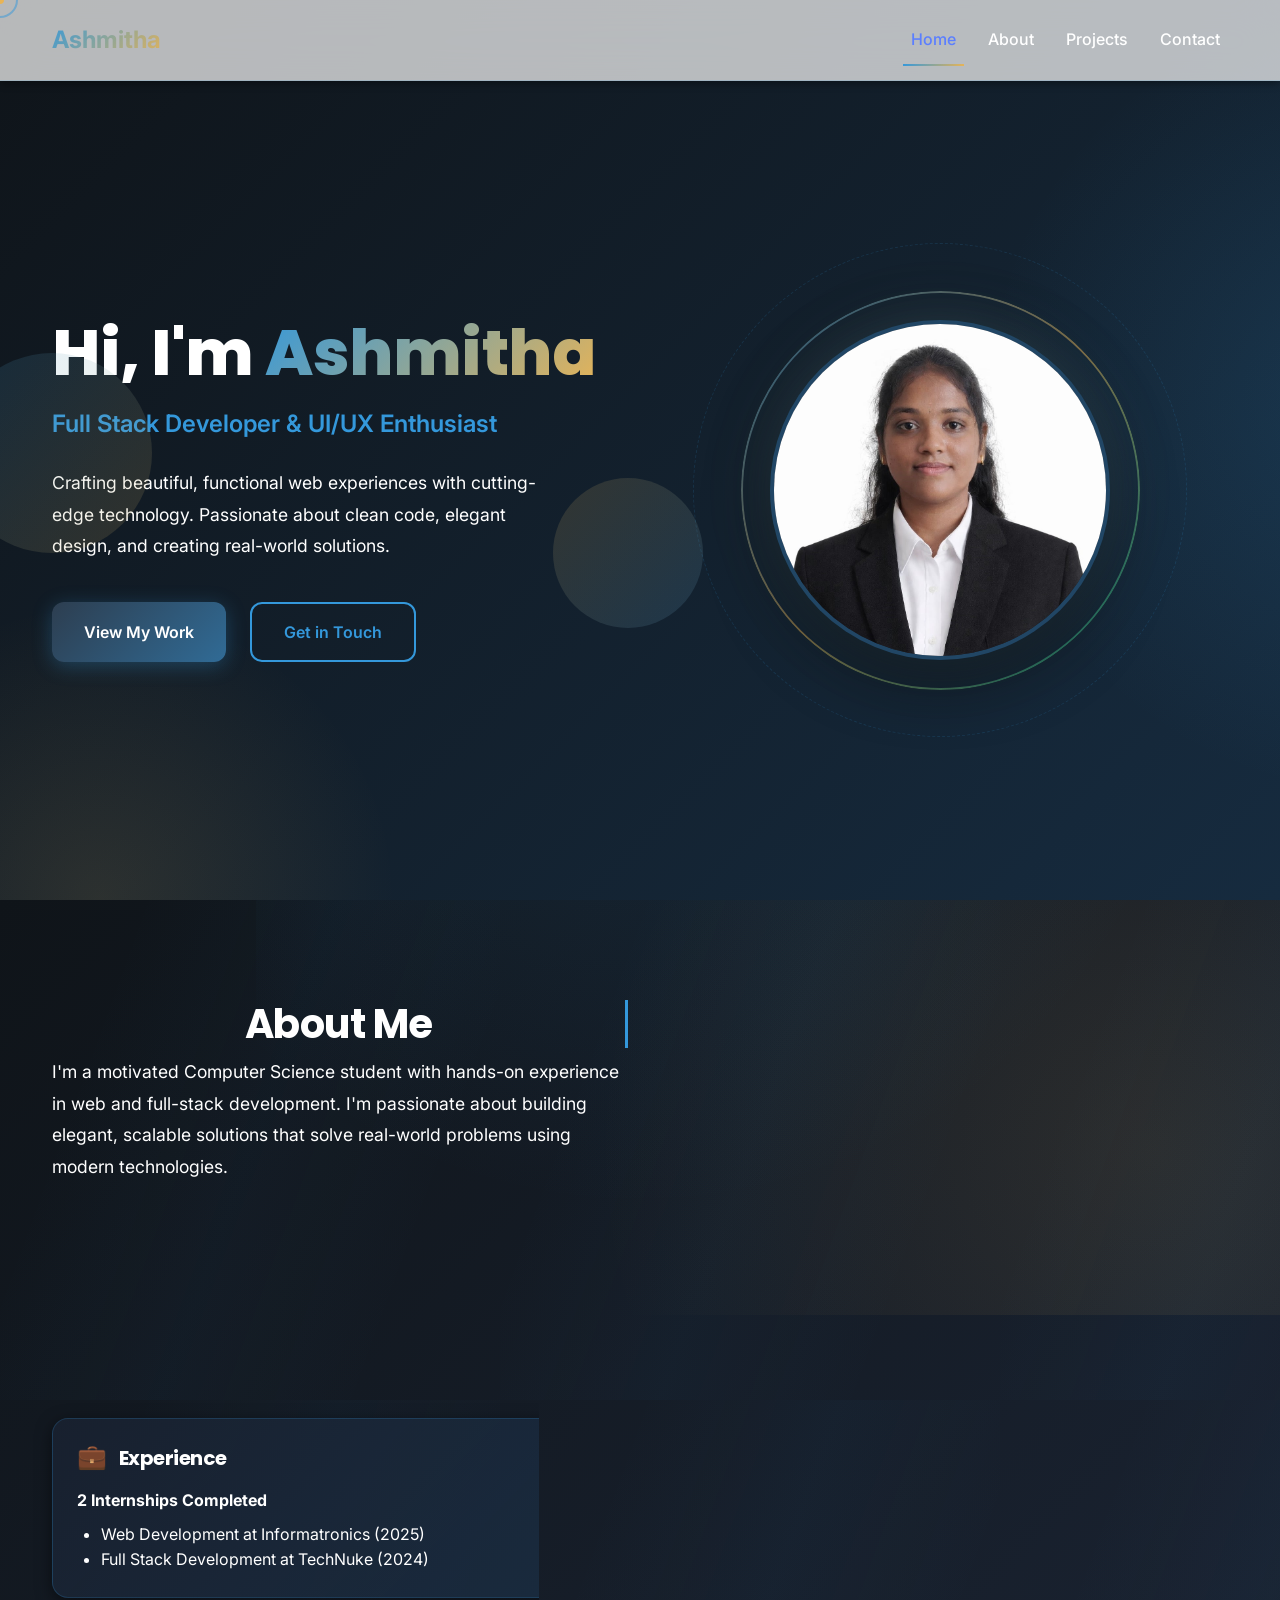
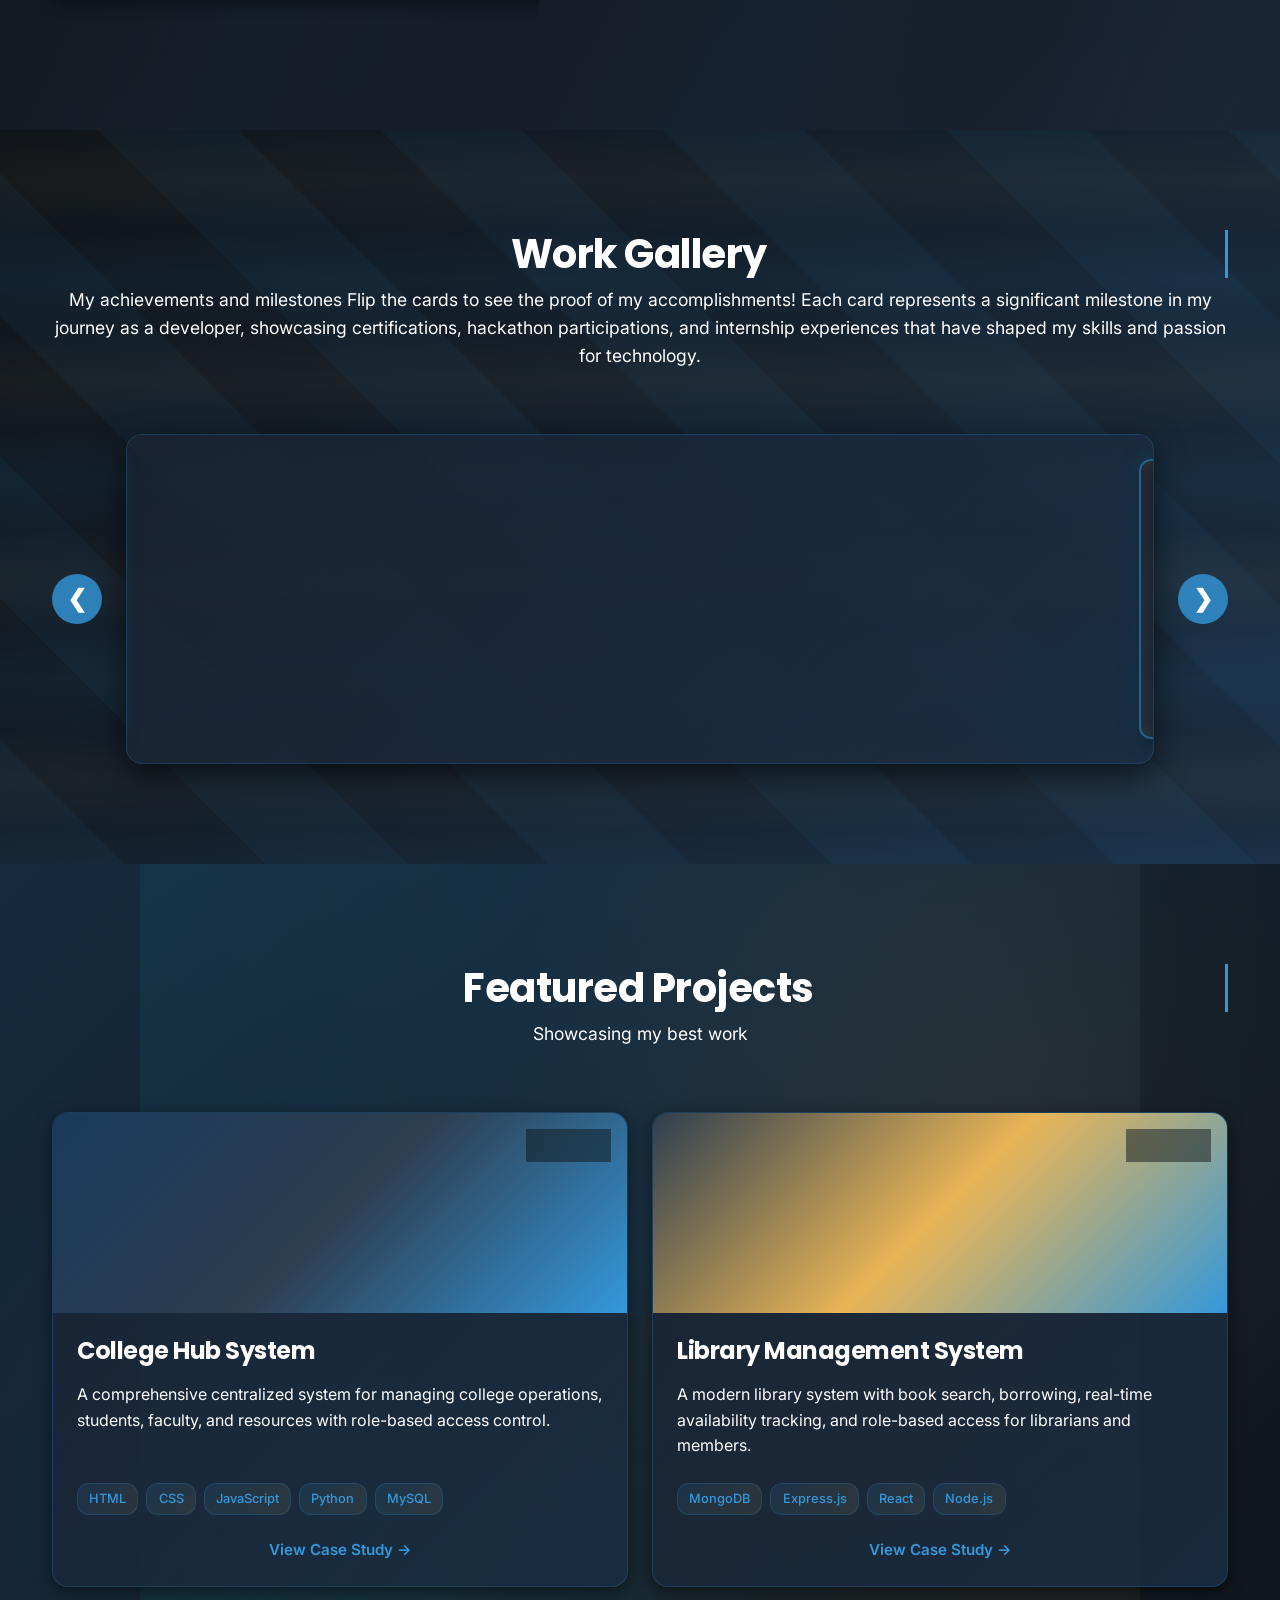
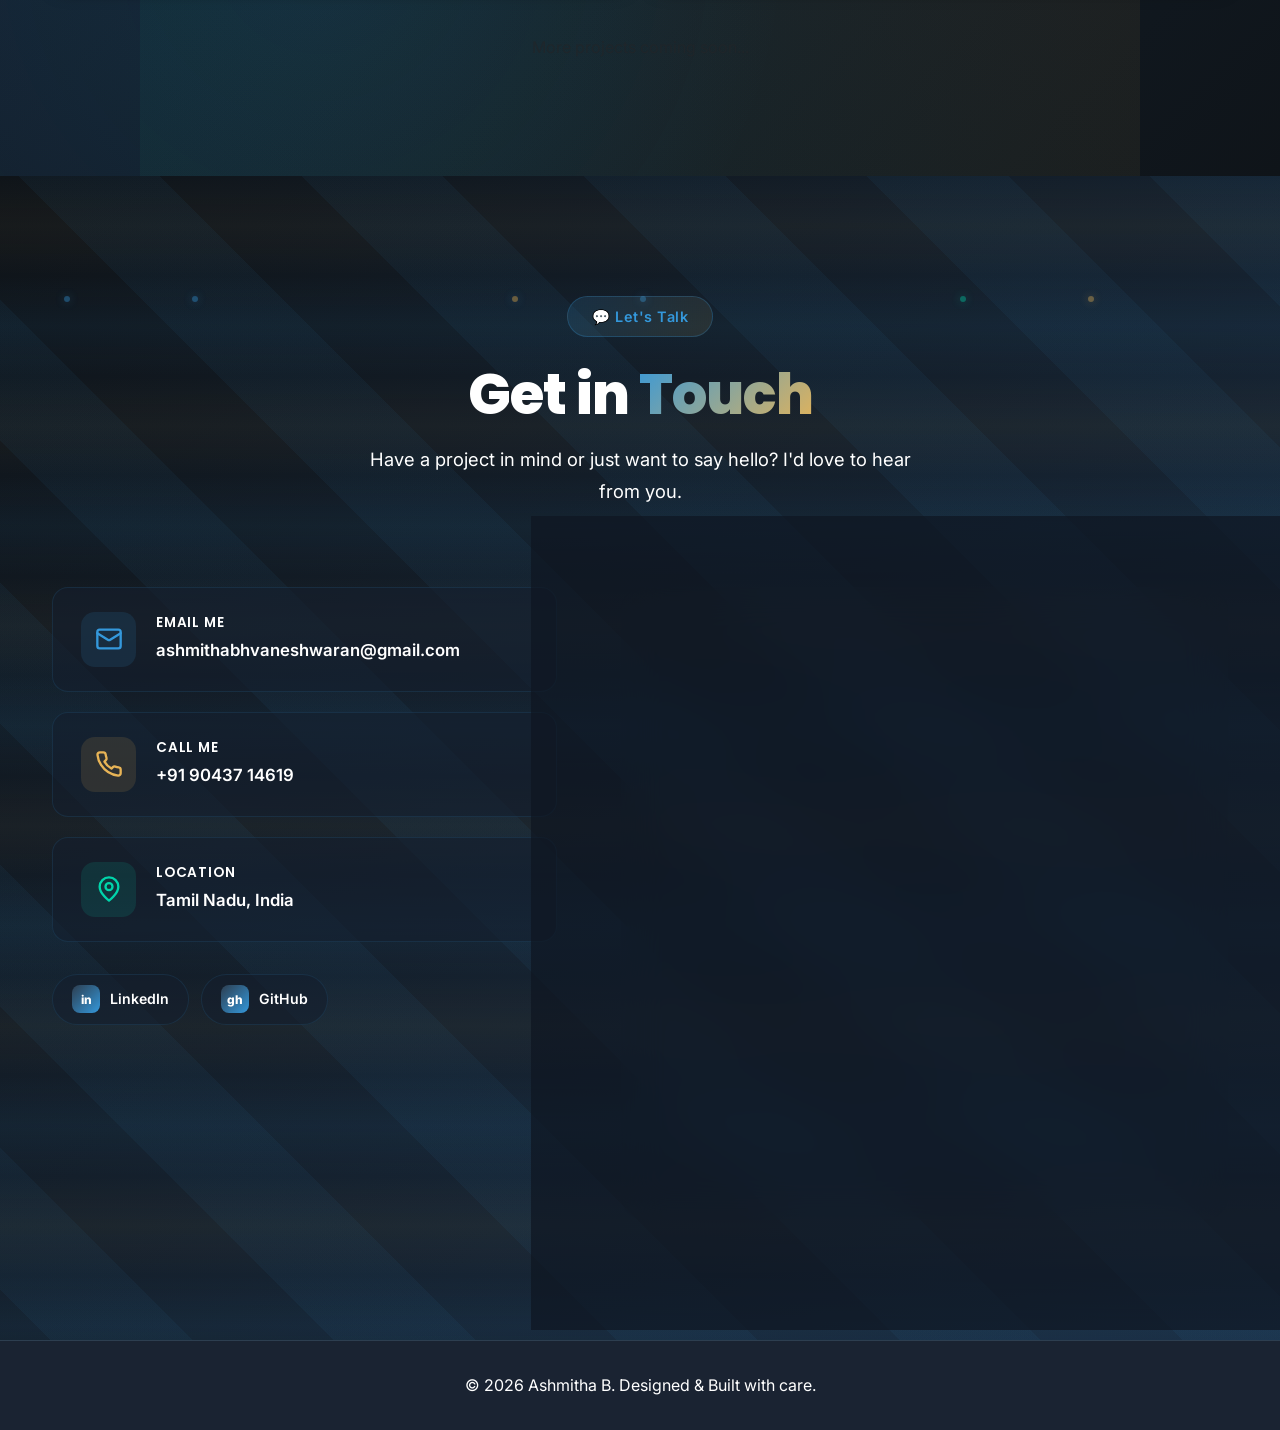
==== commit 11538b4f: "Merge remote changes - resolve profile.jpeg conflict" ====
--- a/index.html
+++ b/index.html
@@ -70,7 +70,7 @@
                         <div class="hero-image-wrapper">
                             <div class="hero-image-glow"></div>
                             <div class="hero-image-ring"></div>
-                            <img src="images/profile.jpeg" alt="Ashmitha B" class="hero-profile-img">
+                            <img src="profile.jpeg" alt="Ashmitha B" class="hero-profile-img">
                             <div class="hero-image-dots"></div>
                         </div>
                     </div>
